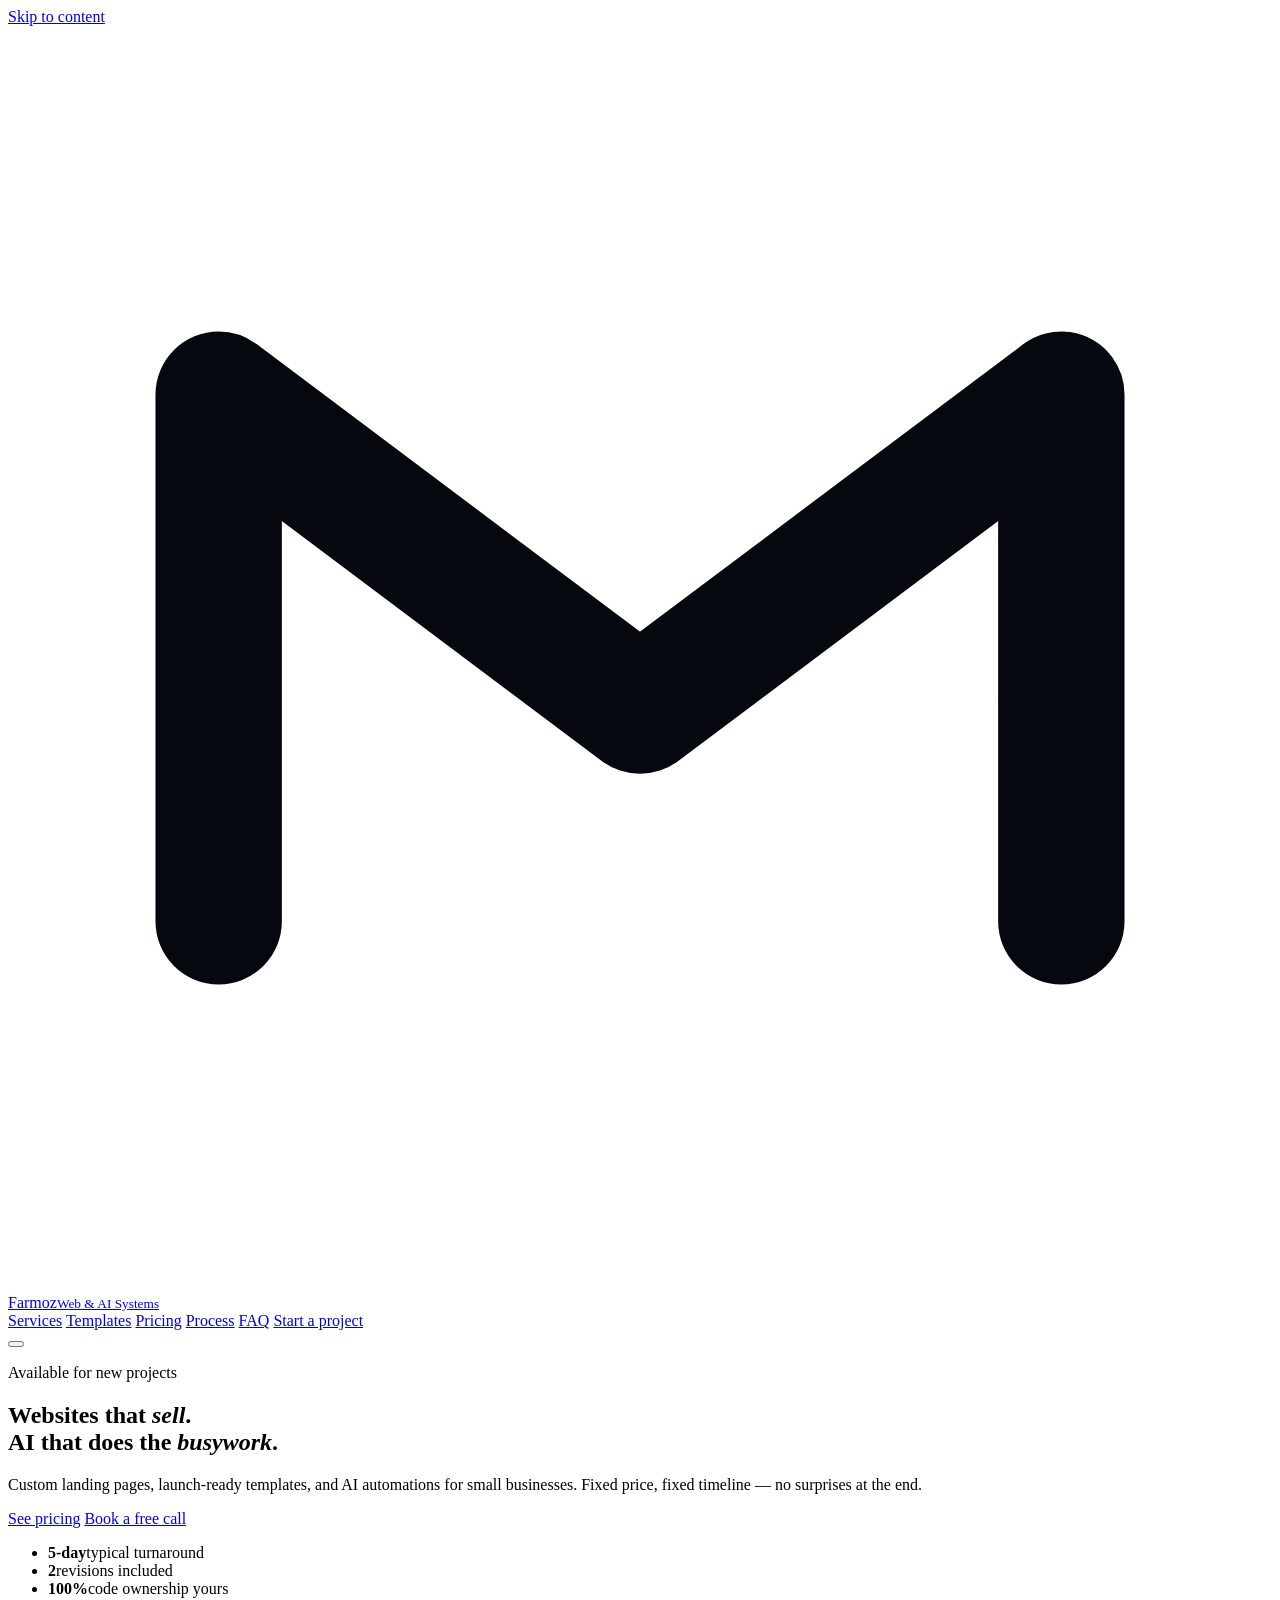
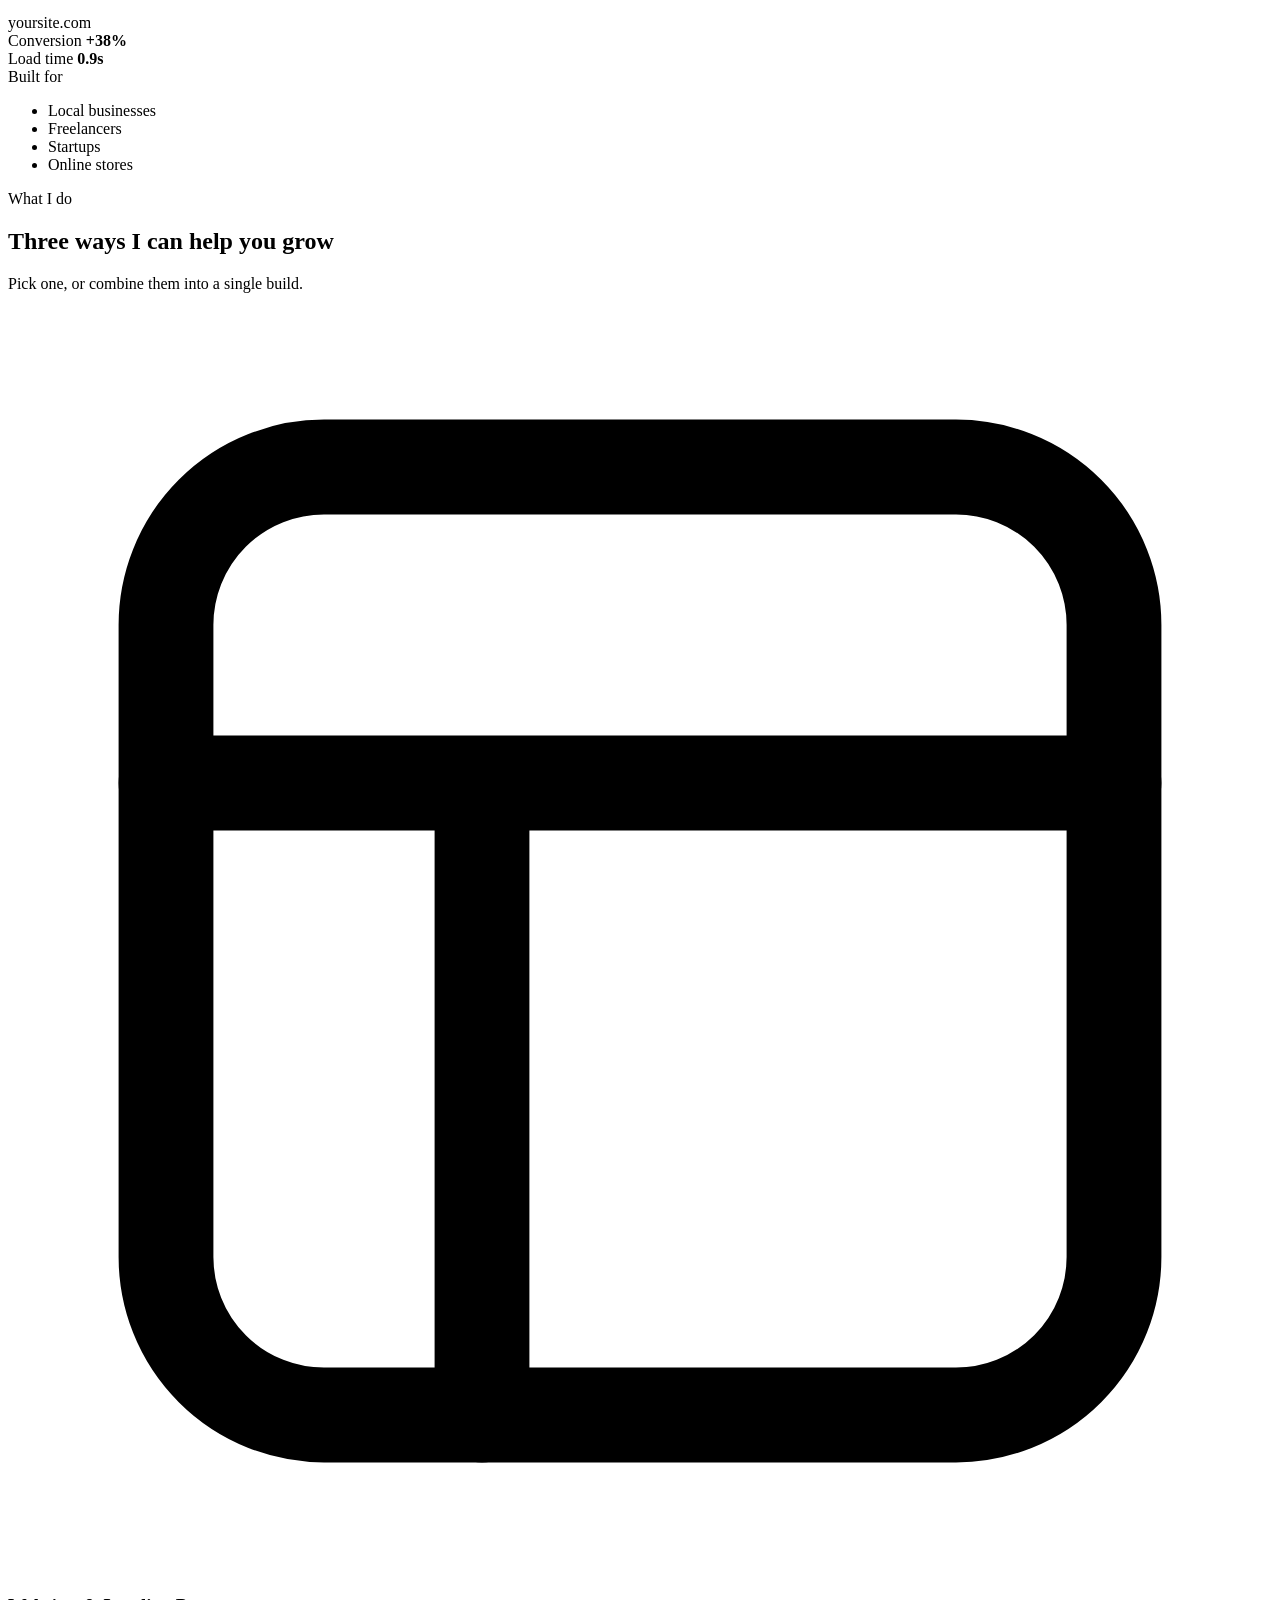
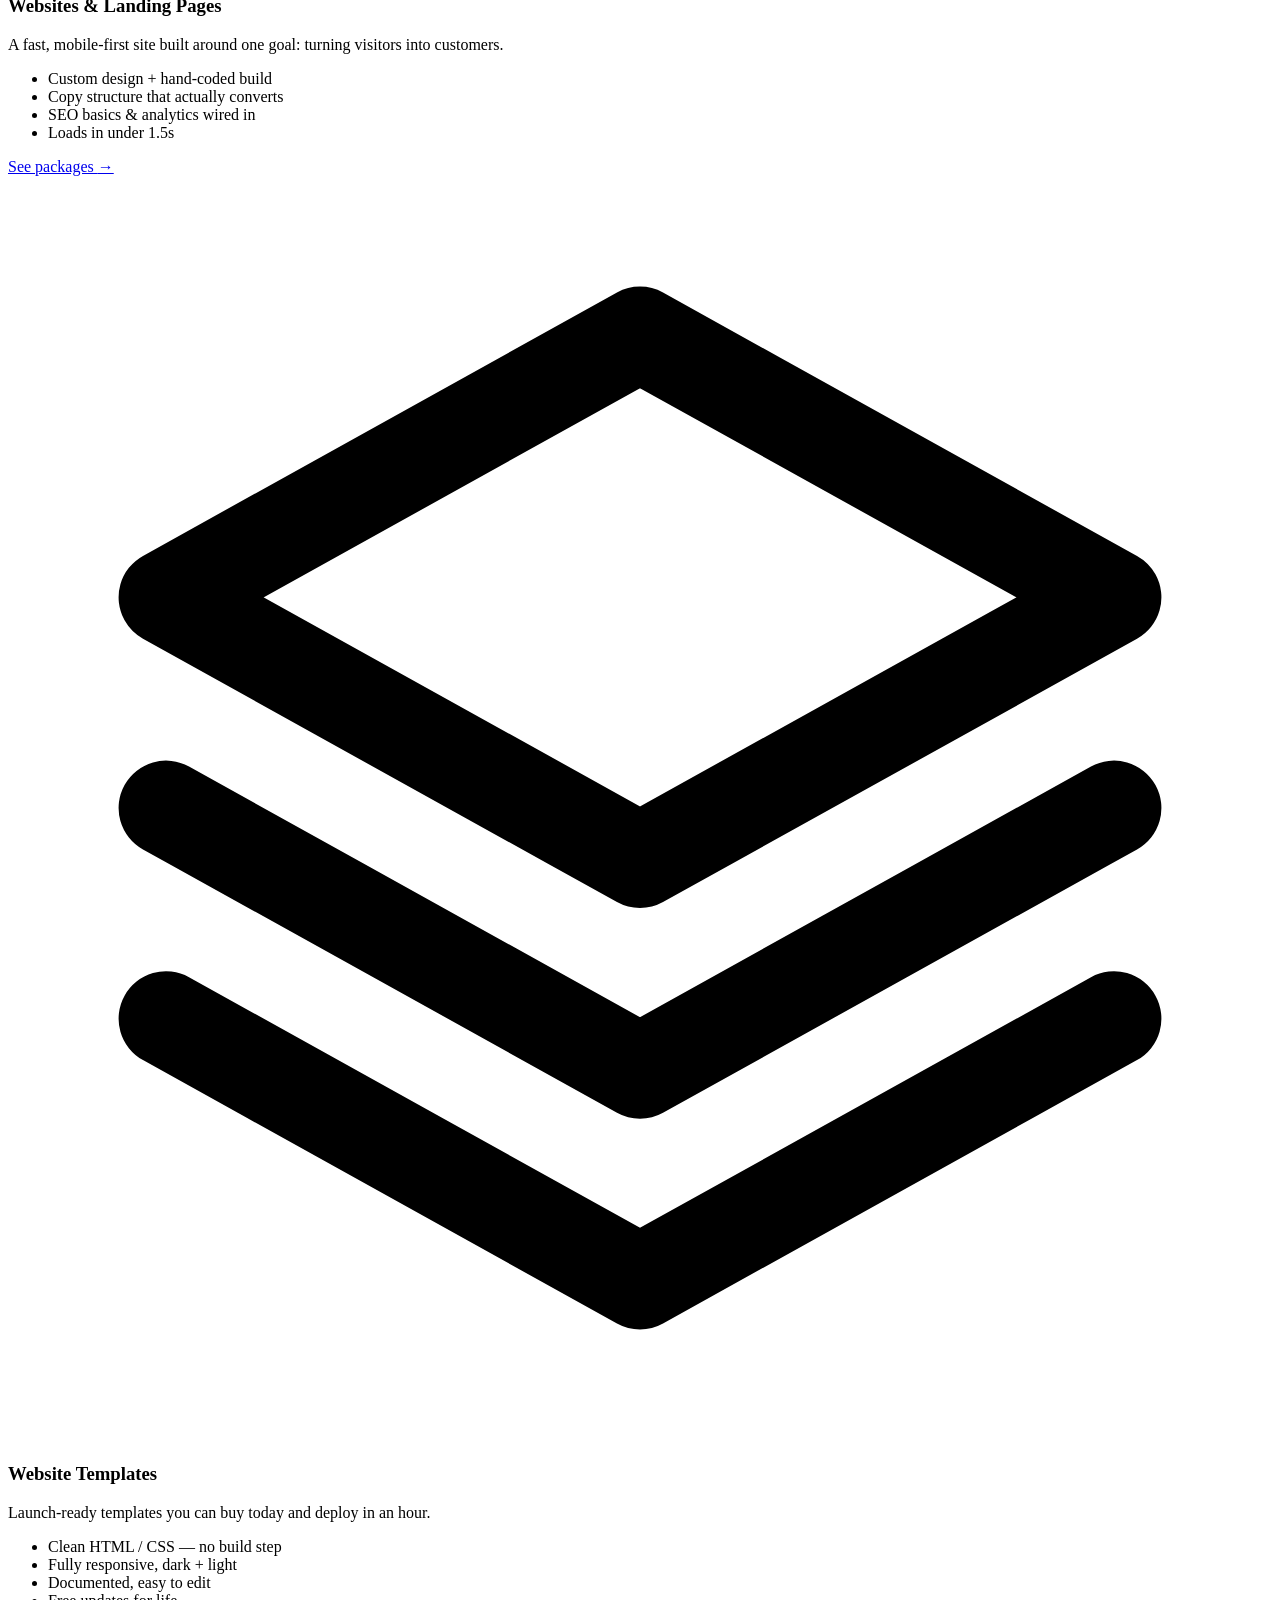
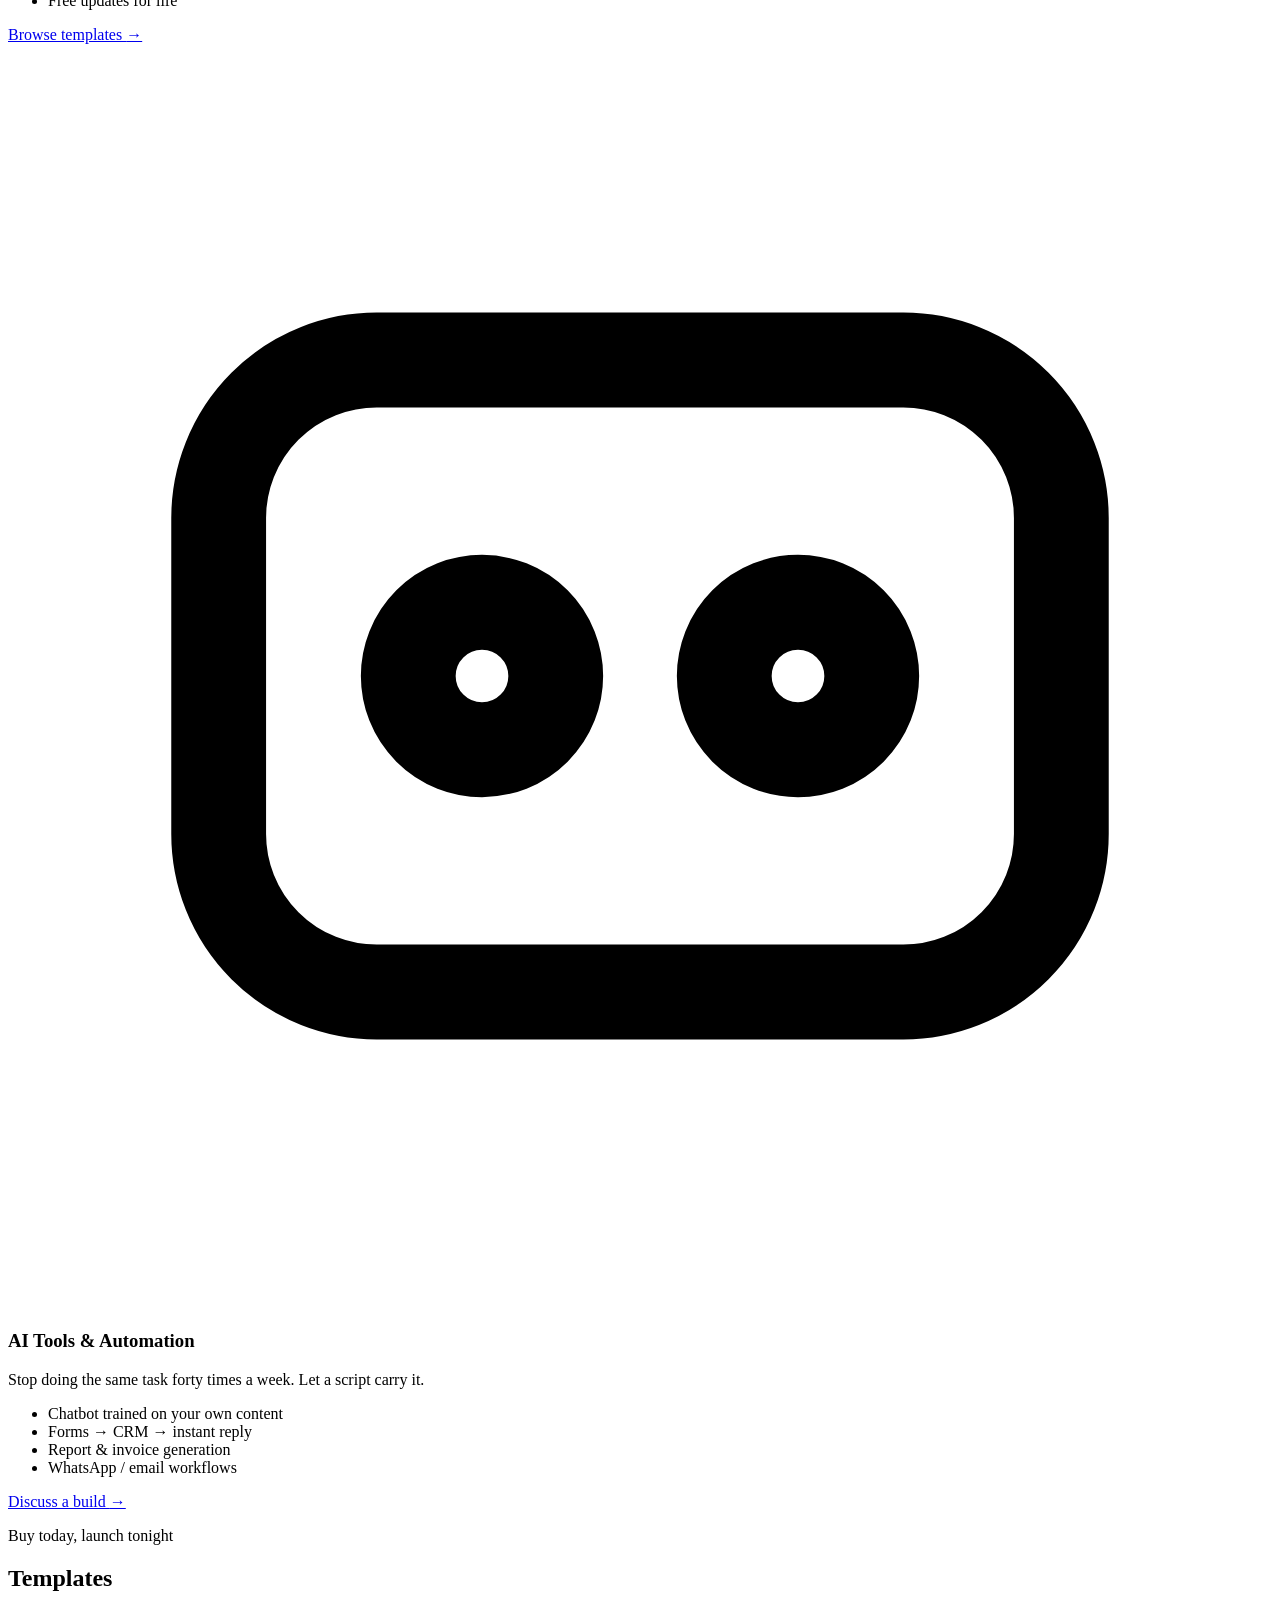
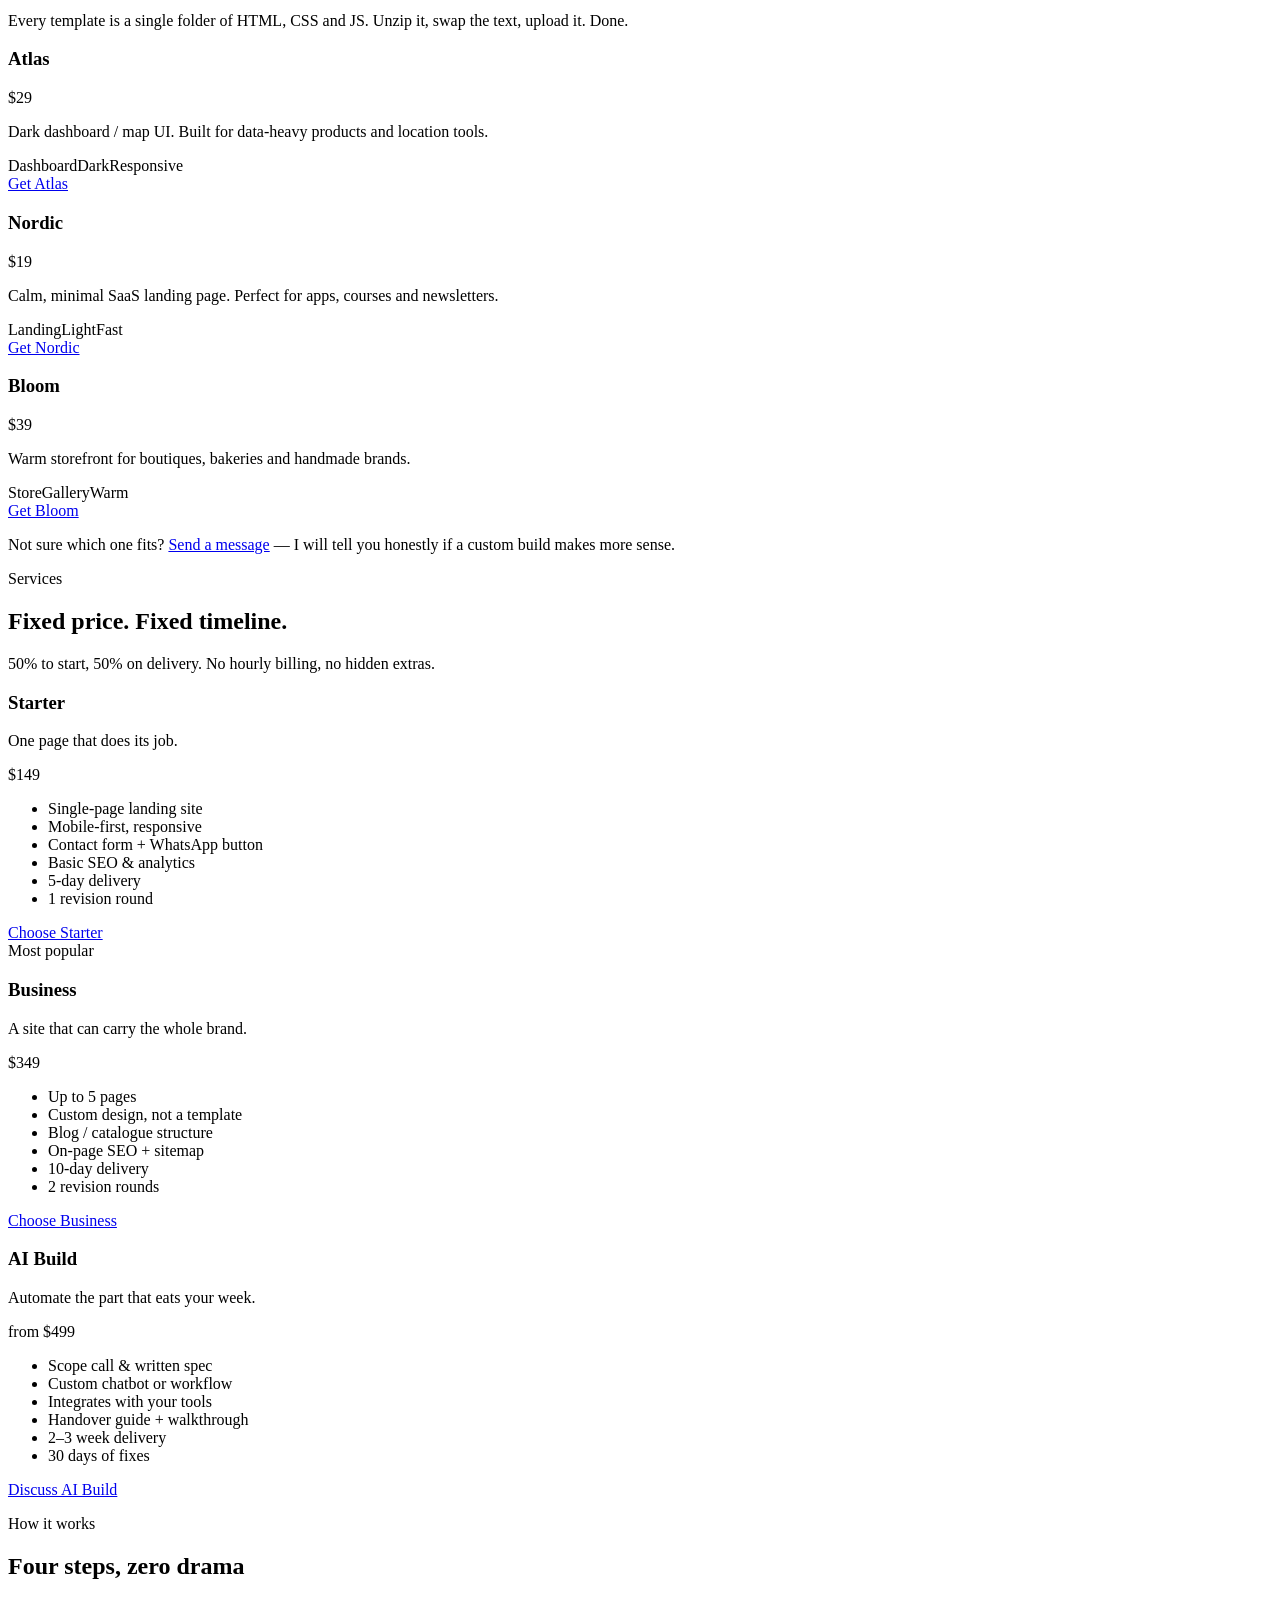
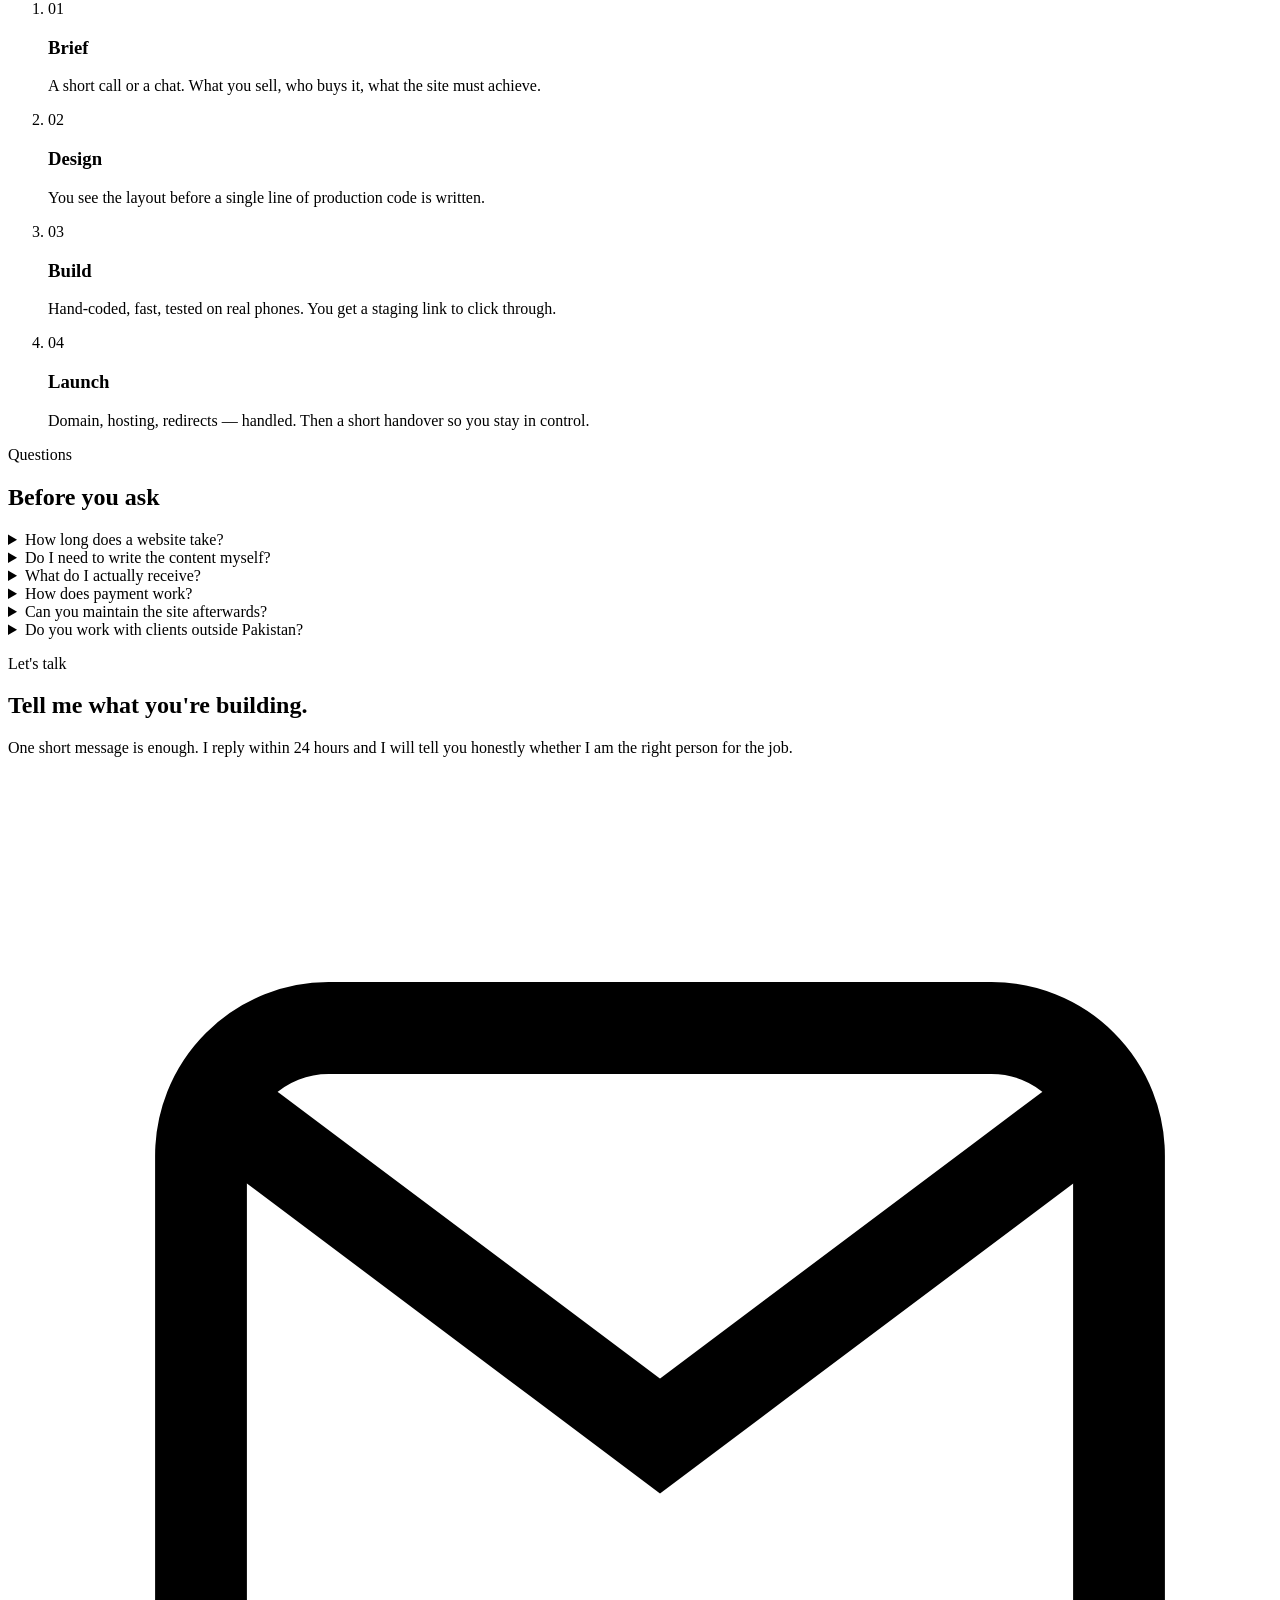
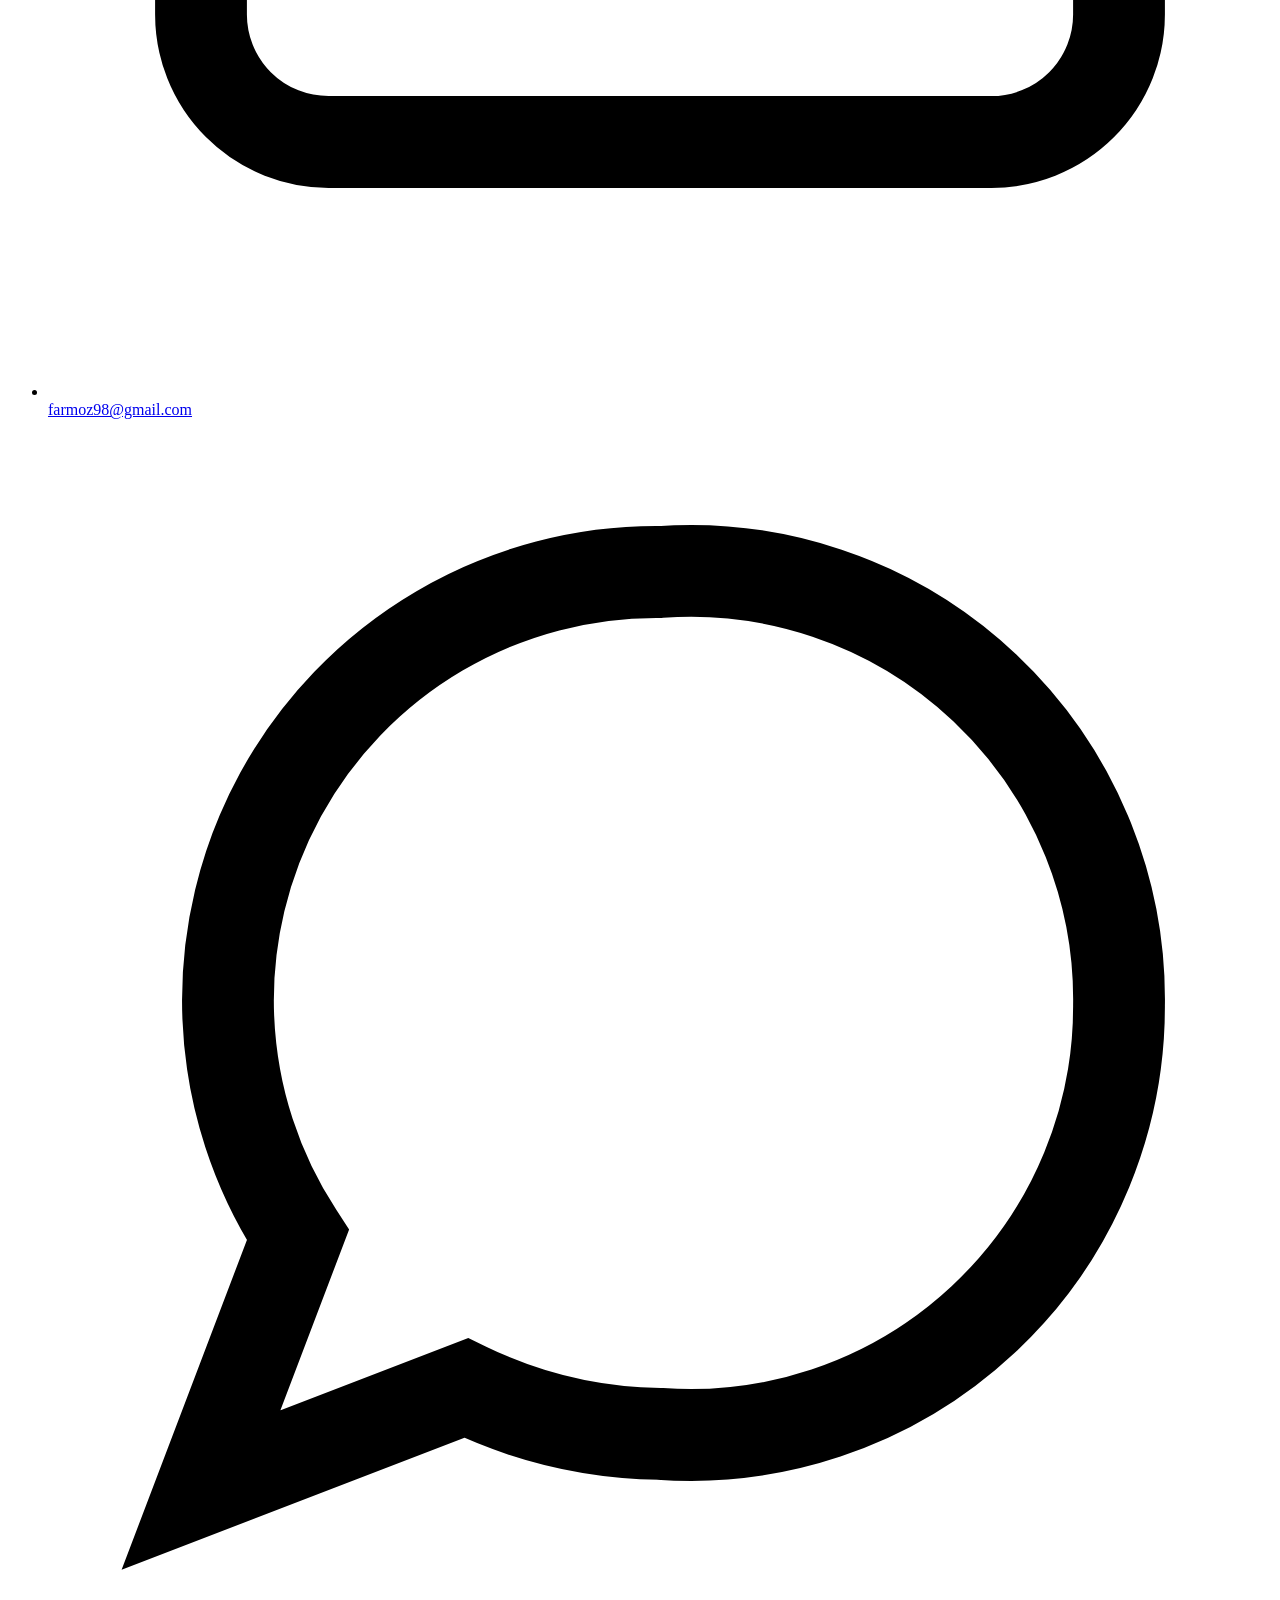
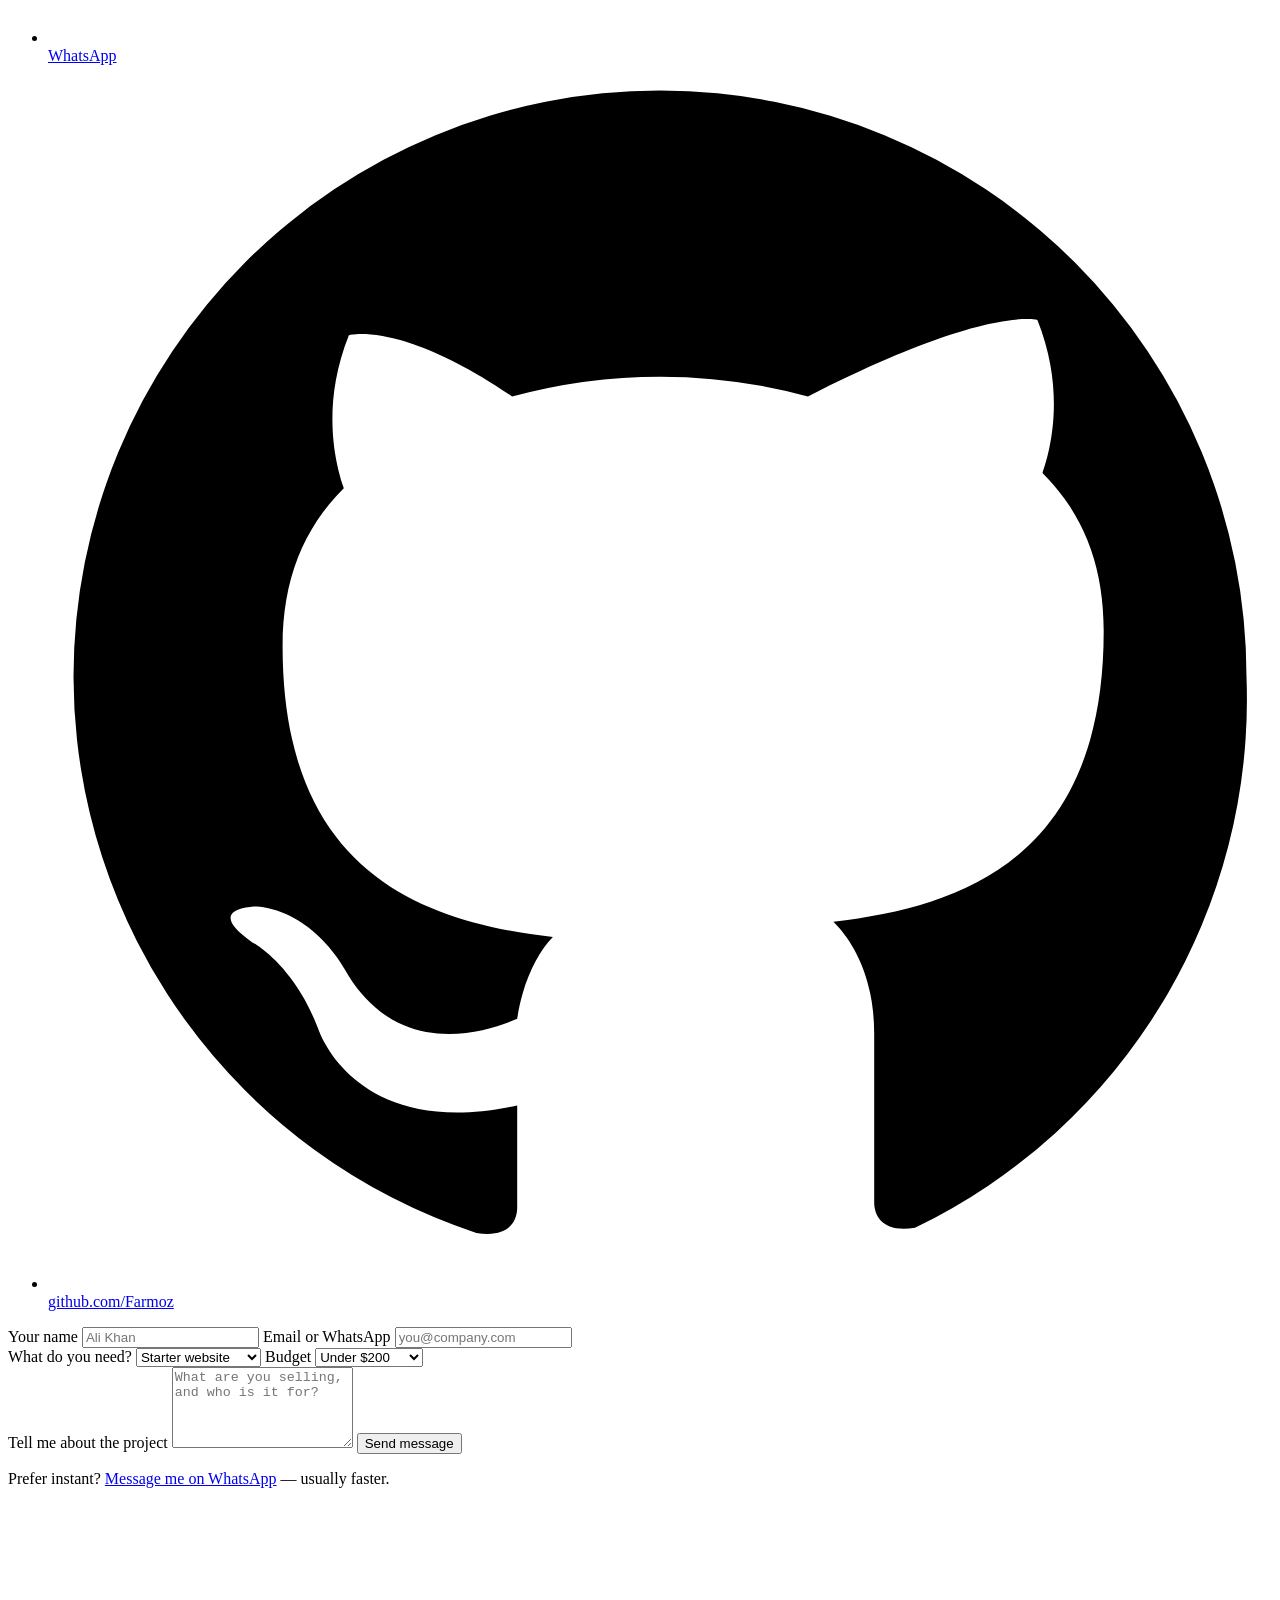
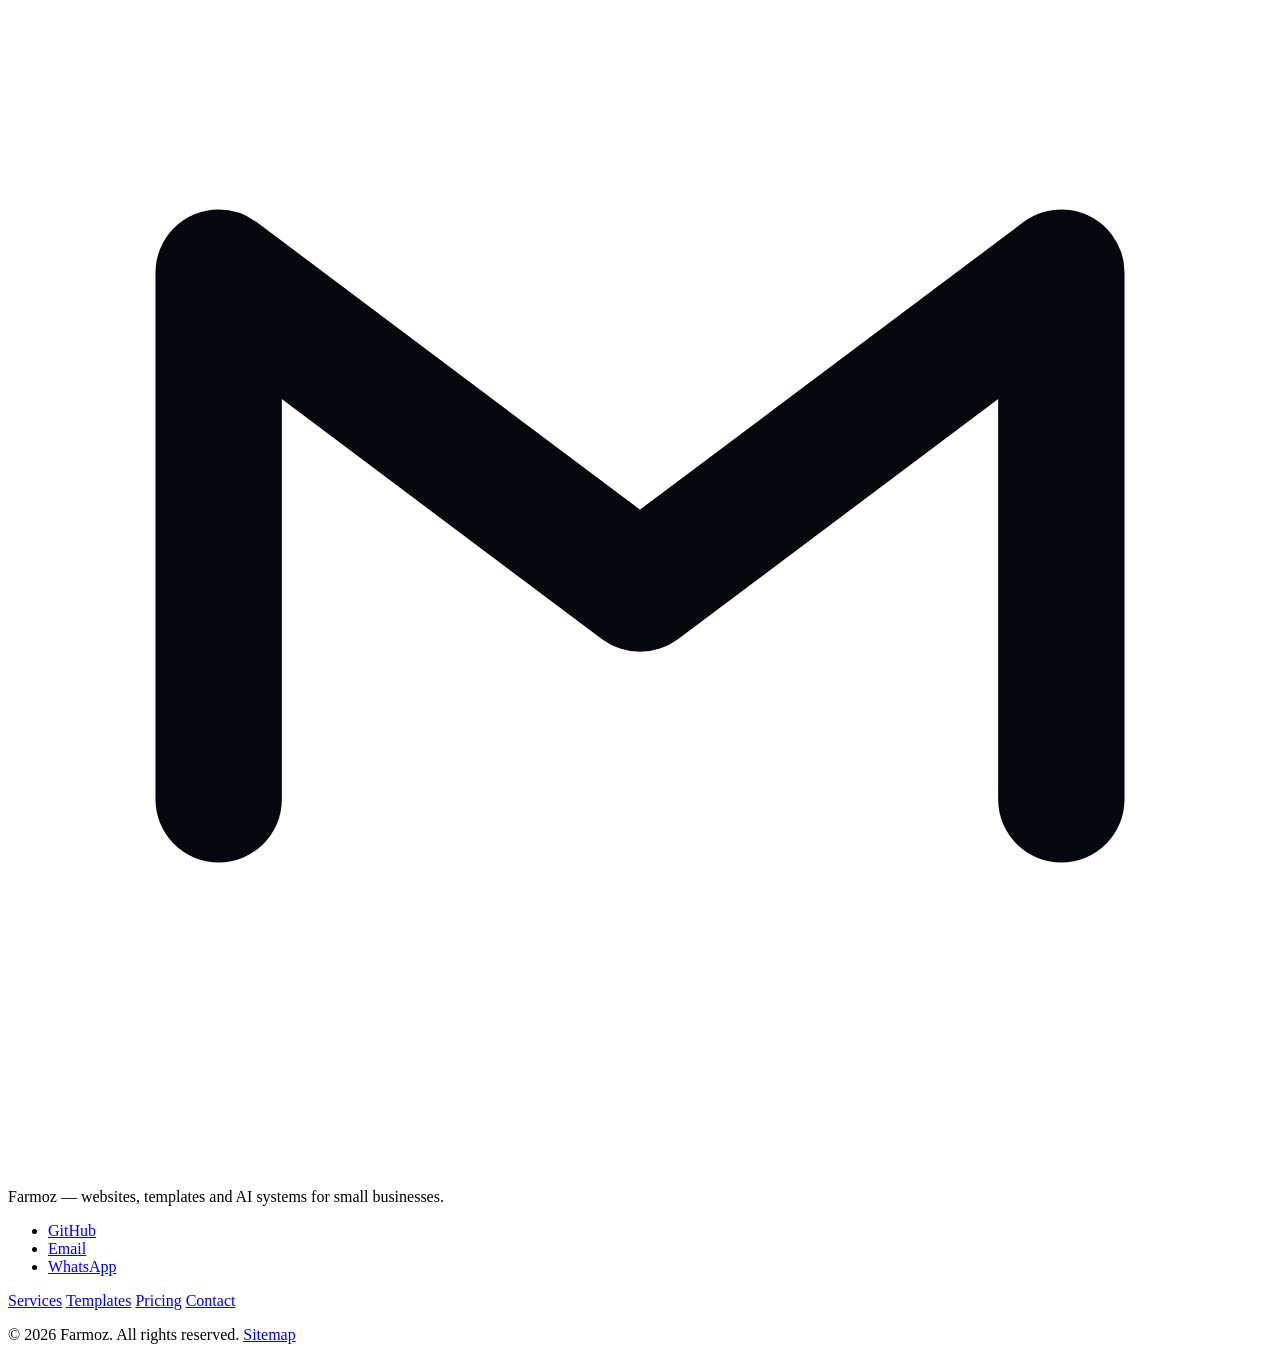
==== index.html @ 69b20219 "Add index.html" ====
<!DOCTYPE html>
<html lang="en">
<head>
<meta charset="UTF-8" />
<meta name="viewport" content="width=device-width, initial-scale=1" />
<title>Farmoz — Websites, Templates &amp; AI Automation for Small Business</title>
<meta name="description" content="Custom landing pages, launch-ready website templates, and AI automations for small businesses. Fixed price, fixed timeline, no surprises." />
<meta name="author" content="Farmoz" />
<meta name="theme-color" content="#06080f" />
<link rel="canonical" href="https://wa7181633-rgb.github.io/farmoz-site/" />

<!-- Social preview (WhatsApp, LinkedIn, X, Facebook) -->
<meta property="og:site_name" content="Farmoz" />
<meta property="og:title" content="Farmoz — Websites that sell, AI that does the busywork" />
<meta property="og:description" content="Custom landing pages, launch-ready templates, and AI automations for small businesses. Fixed price, fixed timeline." />
<meta property="og:type" content="website" />
<meta property="og:url" content="https://wa7181633-rgb.github.io/farmoz-site/" />
<meta property="og:image:secure_url" content="https://wa7181633-rgb.github.io/farmoz-site/og-image.png" />
<meta property="og:image" content="https://wa7181633-rgb.github.io/farmoz-site/og-image.png" />
<meta property="og:image:width" content="1200" />
<meta property="og:image:height" content="630" />
<meta name="twitter:card" content="summary_large_image" />
<meta name="twitter:title" content="Farmoz — Websites that sell, AI that does the busywork" />
<meta name="twitter:description" content="Custom landing pages, launch-ready templates and AI automations. Fixed price, fixed timeline." />
<meta name="twitter:image" content="https://wa7181633-rgb.github.io/farmoz-site/og-image.png" />
<link rel="icon" href="favicon.svg" type="image/svg+xml" />
<link rel="apple-touch-icon" href="favicon.svg" />
<link rel="preconnect" href="https://fonts.googleapis.com" />
<link rel="preconnect" href="https://fonts.gstatic.com" crossorigin />
<link href="https://fonts.googleapis.com/css2?family=Inter:wght@400;500;600;700&family=Sora:wght@600;700;800&display=swap" rel="stylesheet" />
<link rel="stylesheet" href="styles.css" />

<script type="application/ld+json">
{
  "@context": "https://schema.org",
  "@type": "ProfessionalService",
  "name": "Farmoz",
  "description": "Web development and AI automation for small businesses: landing pages, business websites and workflow automation.",
  "url": "https://wa7181633-rgb.github.io/farmoz-site/",
  "image": "https://wa7181633-rgb.github.io/farmoz-site/og-image.png",
  "priceRange": "$$",
  "areaServed": "Worldwide",
  "founder": { "@type": "Person", "name": "Farmoz" },
  "knowsAbout": ["Web Design", "Landing Pages", "AI Automation", "SEO"],
  "makesOffer": [
    { "@type": "Offer", "name": "Landing page", "description": "One-page conversion-focused website" },
    { "@type": "Offer", "name": "Business website", "description": "Multi-page site with services, pricing and FAQ" },
    { "@type": "Offer", "name": "AI automation", "description": "Custom scripts and workflows that remove manual work" }
  ]
}
</script>
</head>
<body>
<a class="skip" href="#main">Skip to content</a>

<div class="bg-glow" aria-hidden="true"></div>

<header class="site-header" id="top">
  <div class="wrap header-inner">
    <a class="brand" href="#top" aria-label="Farmoz home">
      <span class="brand-mark" aria-hidden="true">
        <svg viewBox="0 0 24 24" fill="none" stroke="#06080f" stroke-width="2.4" stroke-linecap="round" stroke-linejoin="round">
          <path d="M4 17V7l8 6 8-6v10" />
        </svg>
      </span>
      <span class="brand-text" data-brand>Farmoz<small data-tagline>Web &amp; AI Systems</small></span>
    </a>

    <nav class="nav" id="nav" aria-label="Main">
      <a href="#services">Services</a>
      <a href="#templates">Templates</a>
      <a href="#pricing">Pricing</a>
      <a href="#process">Process</a>
      <a href="#faq">FAQ</a>
      <a class="btn btn-sm btn-primary nav-cta" href="#contact">Start a project</a>
    </nav>

    <button class="burger" id="burger" aria-label="Open menu" aria-expanded="false" aria-controls="nav">
      <span></span><span></span><span></span>
    </button>
  </div>
</header>

<main id="main">

  <!-- ══════════ HERO ══════════ -->
  <section class="hero wrap">
    <div class="hero-copy reveal">
      <p class="pill"><span class="dot"></span>Available for new projects</p>
      <h1>Websites that <em>sell</em>.<br />AI that does the <em>busywork</em>.</h1>
      <p class="lead">
        Custom landing pages, launch-ready templates, and AI automations for small
        businesses. Fixed price, fixed timeline — no surprises at the end.
      </p>
      <div class="hero-actions">
        <a class="btn btn-primary" href="#pricing">See pricing</a>
        <a class="btn btn-ghost" href="#contact">Book a free call</a>
      </div>
      <ul class="hero-stats">
        <li><strong>5-day</strong><span>typical turnaround</span></li>
        <li><strong>2</strong><span>revisions included</span></li>
        <li><strong>100%</strong><span>code ownership yours</span></li>
      </ul>
    </div>

    <div class="hero-visual reveal" aria-hidden="true">
      <div class="mock mock-hero">
        <div class="mock-bar"><i></i><i></i><i></i><span class="mock-url">yoursite.com</span></div>
        <div class="mock-body">
          <div class="mock-nav"><b></b><u></u><u></u><u></u></div>
          <div class="mock-hero-lines">
            <span class="ml w80"></span>
            <span class="ml w60"></span>
            <span class="ml w40 dim"></span>
            <span class="ml-btn"></span>
          </div>
          <div class="mock-cards">
            <div class="mc"></div><div class="mc"></div><div class="mc"></div>
          </div>
        </div>
      </div>
      <div class="float-card float-a">
        <span class="fc-label">Conversion</span>
        <strong>+38%</strong>
      </div>
      <div class="float-card float-b">
        <span class="fc-label">Load time</span>
        <strong>0.9s</strong>
      </div>
    </div>
  </section>

  <!-- ══════════ LOGO / TRUST STRIP ══════════ -->
  <section class="strip">
    <div class="wrap strip-inner">
      <span>Built for</span>
      <ul>
        <li>Local businesses</li>
        <li>Freelancers</li>
        <li>Startups</li>
        <li>Online stores</li>
      </ul>
    </div>
  </section>

  <!-- ══════════ SERVICES ══════════ -->
  <section class="section wrap" id="services">
    <div class="section-head reveal">
      <p class="eyebrow">What I do</p>
      <h2>Three ways I can help you grow</h2>
      <p class="section-sub">Pick one, or combine them into a single build.</p>
    </div>

    <div class="grid grid-3">
      <article class="card reveal">
        <div class="card-icon">
          <svg viewBox="0 0 24 24" fill="none" stroke="currentColor" stroke-width="1.8" stroke-linecap="round" stroke-linejoin="round">
            <rect x="3" y="3" width="18" height="18" rx="3" /><path d="M3 9h18M9 21V9" />
          </svg>
        </div>
        <h3>Websites &amp; Landing Pages</h3>
        <p>A fast, mobile-first site built around one goal: turning visitors into customers.</p>
        <ul class="ticks">
          <li>Custom design + hand-coded build</li>
          <li>Copy structure that actually converts</li>
          <li>SEO basics &amp; analytics wired in</li>
          <li>Loads in under 1.5s</li>
        </ul>
        <a class="card-link" href="#pricing">See packages <span aria-hidden="true">→</span></a>
      </article>

      <article class="card reveal">
        <div class="card-icon">
          <svg viewBox="0 0 24 24" fill="none" stroke="currentColor" stroke-width="1.8" stroke-linecap="round" stroke-linejoin="round">
            <path d="M12 3 3 8l9 5 9-5-9-5Z" /><path d="M3 16l9 5 9-5M3 12l9 5 9-5" />
          </svg>
        </div>
        <h3>Website Templates</h3>
        <p>Launch-ready templates you can buy today and deploy in an hour.</p>
        <ul class="ticks">
          <li>Clean HTML / CSS — no build step</li>
          <li>Fully responsive, dark + light</li>
          <li>Documented, easy to edit</li>
          <li>Free updates for life</li>
        </ul>
        <a class="card-link" href="#templates">Browse templates <span aria-hidden="true">→</span></a>
      </article>

      <article class="card reveal">
        <div class="card-icon">
          <svg viewBox="0 0 24 24" fill="none" stroke="currentColor" stroke-width="1.8" stroke-linecap="round" stroke-linejoin="round">
            <rect x="4" y="6" width="16" height="12" rx="3" /><circle cx="9" cy="12" r="1.4" /><circle cx="15" cy="12" r="1.4" />
          </svg>
        </div>
        <h3>AI Tools &amp; Automation</h3>
        <p>Stop doing the same task forty times a week. Let a script carry it.</p>
        <ul class="ticks">
          <li>Chatbot trained on your own content</li>
          <li>Forms → CRM → instant reply</li>
          <li>Report &amp; invoice generation</li>
          <li>WhatsApp / email workflows</li>
        </ul>
        <a class="card-link" href="#contact">Discuss a build <span aria-hidden="true">→</span></a>
      </article>
    </div>
  </section>

  <!-- ══════════ TEMPLATES ══════════ -->
  <section class="section wrap" id="templates">
    <div class="section-head reveal">
      <p class="eyebrow">Buy today, launch tonight</p>
      <h2>Templates</h2>
      <p class="section-sub">
        Every template is a single folder of HTML, CSS and JS. Unzip it, swap the text, upload it. Done.
      </p>
    </div>

    <div class="grid grid-3">
      <article class="tpl reveal">
        <div class="tpl-preview p-atlas" aria-hidden="true">
          <div class="tp-bar"><i></i><i></i><i></i></div>
          <div class="tp-body tpl-atlas">
            <span class="tp-line w70"></span>
            <span class="tp-line w45"></span>
            <div class="tp-blocks"><i></i><i></i><i></i></div>
          </div>
        </div>
        <div class="tpl-body">
          <div class="tpl-top">
            <h3>Atlas</h3>
            <span class="price">$29</span>
          </div>
          <p>Dark dashboard / map UI. Built for data-heavy products and location tools.</p>
          <div class="tags"><span>Dashboard</span><span>Dark</span><span>Responsive</span></div>
          <a class="btn btn-ghost btn-sm btn-block" href="#contact" data-template="Atlas">Get Atlas</a>
        </div>
      </article>

      <article class="tpl reveal">
        <div class="tpl-preview p-nordic" aria-hidden="true">
          <div class="tp-bar"><i></i><i></i><i></i></div>
          <div class="tp-body tpl-nordic">
            <span class="tp-line w60"></span>
            <span class="tp-line w80"></span>
            <span class="tp-line w35 dim"></span>
            <span class="tp-btn"></span>
          </div>
        </div>
        <div class="tpl-body">
          <div class="tpl-top">
            <h3>Nordic</h3>
            <span class="price">$19</span>
          </div>
          <p>Calm, minimal SaaS landing page. Perfect for apps, courses and newsletters.</p>
          <div class="tags"><span>Landing</span><span>Light</span><span>Fast</span></div>
          <a class="btn btn-ghost btn-sm btn-block" href="#contact" data-template="Nordic">Get Nordic</a>
        </div>
      </article>

      <article class="tpl reveal">
        <div class="tpl-preview p-bloom" aria-hidden="true">
          <div class="tp-bar"><i></i><i></i><i></i></div>
          <div class="tp-body tpl-bloom">
            <div class="tp-grid"><i></i><i></i><i></i><i></i><i></i><i></i></div>
          </div>
        </div>
        <div class="tpl-body">
          <div class="tpl-top">
            <h3>Bloom</h3>
            <span class="price">$39</span>
          </div>
          <p>Warm storefront for boutiques, bakeries and handmade brands.</p>
          <div class="tags"><span>Store</span><span>Gallery</span><span>Warm</span></div>
          <a class="btn btn-ghost btn-sm btn-block" href="#contact" data-template="Bloom">Get Bloom</a>
        </div>
      </article>
    </div>

    <p class="fine-print reveal">
      Not sure which one fits? <a href="#contact">Send a message</a> — I will tell you honestly if a custom build makes more sense.
    </p>
  </section>

  <!-- ══════════ PRICING ══════════ -->
  <section class="section wrap" id="pricing">
    <div class="section-head reveal">
      <p class="eyebrow">Services</p>
      <h2>Fixed price. Fixed timeline.</h2>
      <p class="section-sub">50% to start, 50% on delivery. No hourly billing, no hidden extras.</p>
    </div>

    <div class="grid grid-3 pricing">
      <article class="plan reveal">
        <h3>Starter</h3>
        <p class="plan-for">One page that does its job.</p>
        <p class="plan-price"><span>$</span>149</p>
        <ul class="ticks">
          <li>Single-page landing site</li>
          <li>Mobile-first, responsive</li>
          <li>Contact form + WhatsApp button</li>
          <li>Basic SEO &amp; analytics</li>
          <li>5-day delivery</li>
          <li>1 revision round</li>
        </ul>
        <a class="btn btn-ghost btn-block" href="#contact" data-plan="Starter">Choose Starter</a>
      </article>

      <article class="plan plan-pop reveal">
        <span class="plan-badge">Most popular</span>
        <h3>Business</h3>
        <p class="plan-for">A site that can carry the whole brand.</p>
        <p class="plan-price"><span>$</span>349</p>
        <ul class="ticks">
          <li>Up to 5 pages</li>
          <li>Custom design, not a template</li>
          <li>Blog / catalogue structure</li>
          <li>On-page SEO + sitemap</li>
          <li>10-day delivery</li>
          <li>2 revision rounds</li>
        </ul>
        <a class="btn btn-primary btn-block" href="#contact" data-plan="Business">Choose Business</a>
      </article>

      <article class="plan reveal">
        <h3>AI Build</h3>
        <p class="plan-for">Automate the part that eats your week.</p>
        <p class="plan-price"><span>from $</span>499</p>
        <ul class="ticks">
          <li>Scope call &amp; written spec</li>
          <li>Custom chatbot or workflow</li>
          <li>Integrates with your tools</li>
          <li>Handover guide + walkthrough</li>
          <li>2–3 week delivery</li>
          <li>30 days of fixes</li>
        </ul>
        <a class="btn btn-ghost btn-block" href="#contact" data-plan="AI Build">Discuss AI Build</a>
      </article>
    </div>
  </section>

  <!-- ══════════ PROCESS ══════════ -->
  <section class="section wrap" id="process">
    <div class="section-head reveal">
      <p class="eyebrow">How it works</p>
      <h2>Four steps, zero drama</h2>
    </div>

    <ol class="steps">
      <li class="reveal">
        <span class="step-num">01</span>
        <h3>Brief</h3>
        <p>A short call or a chat. What you sell, who buys it, what the site must achieve.</p>
      </li>
      <li class="reveal">
        <span class="step-num">02</span>
        <h3>Design</h3>
        <p>You see the layout before a single line of production code is written.</p>
      </li>
      <li class="reveal">
        <span class="step-num">03</span>
        <h3>Build</h3>
        <p>Hand-coded, fast, tested on real phones. You get a staging link to click through.</p>
      </li>
      <li class="reveal">
        <span class="step-num">04</span>
        <h3>Launch</h3>
        <p>Domain, hosting, redirects — handled. Then a short handover so you stay in control.</p>
      </li>
    </ol>
  </section>

  <!-- ══════════ FAQ ══════════ -->
  <section class="section wrap" id="faq">
    <div class="section-head reveal">
      <p class="eyebrow">Questions</p>
      <h2>Before you ask</h2>
    </div>

    <div class="faq reveal">
      <details>
        <summary>How long does a website take?</summary>
        <p>A one-page site is typically 5 working days from the day I receive your text and images. A five-page site is around 10 working days. I give you a real date before we start.</p>
      </details>
      <details>
        <summary>Do I need to write the content myself?</summary>
        <p>No. Send your existing material — brochures, WhatsApp messages, anything — and I will structure the copy. I do not invent claims about your business; anything I write, you approve.</p>
      </details>
      <details>
        <summary>What do I actually receive?</summary>
        <p>The full source files, a deployed site, and the domain/hosting account in your name. Nothing is locked to me — if you ever want another developer, everything is yours.</p>
      </details>
      <details>
        <summary>How does payment work?</summary>
        <p>50% upfront to book the slot, 50% when the site is live and you are happy. Bank transfer, Wise, or any method that works in your country.</p>
      </details>
      <details>
        <summary>Can you maintain the site afterwards?</summary>
        <p>Yes, optionally. Small text and image updates are billed as a flat monthly retainer, or per-update if you prefer. You are never forced into it.</p>
      </details>
      <details>
        <summary>Do you work with clients outside Pakistan?</summary>
        <p>Yes — most of the work is remote and async. Calls are scheduled in your time zone.</p>
      </details>
    </div>
  </section>

  <!-- ══════════ CONTACT ══════════ -->
  <section class="section wrap" id="contact">
    <div class="contact-grid">
      <div class="reveal">
        <p class="eyebrow">Let's talk</p>
        <h2>Tell me what you're building.</h2>
        <p class="section-sub">
          One short message is enough. I reply within 24 hours and I will tell you
          honestly whether I am the right person for the job.
        </p>

        <ul class="contact-list">
          <li>
            <span class="ci">
              <svg viewBox="0 0 24 24" fill="none" stroke="currentColor" stroke-width="1.8" stroke-linecap="round"><rect x="3" y="5" width="18" height="14" rx="2.5"/><path d="m4 7 8 6 8-6"/></svg>
            </span>
            <a href="mailto:farmoz98@gmail.com" id="mailLink">farmoz98@gmail.com</a>
          </li>
          <li>
            <span class="ci">
              <svg viewBox="0 0 24 24" fill="none" stroke="currentColor" stroke-width="1.8" stroke-linecap="round"><path d="M21 11.5a8.4 8.4 0 0 1-9 8.4 9 9 0 0 1-3.8-.9L3 21l1.9-5A8.4 8.4 0 0 1 12 3a8.4 8.4 0 0 1 9 8.5Z"/></svg>
            </span>
            <a href="https://wa.me/923122581354" id="waLink">WhatsApp</a>
          </li>
          <li>
            <span class="ci">
              <svg viewBox="0 0 24 24" fill="currentColor"><path d="M12 .5A11.5 11.5 0 0 0 .5 12a11.5 11.5 0 0 0 7.9 10.9c.6.1.8-.2.8-.5v-2c-3.2.7-3.9-1.5-3.9-1.5-.5-1.3-1.3-1.7-1.3-1.7-1-.7.1-.7.1-.7 1.1.1 1.7 1.2 1.7 1.2 1 1.8 2.7 1.3 3.4 1 .1-.7.4-1.3.7-1.6-2.6-.3-5.3-1.3-5.3-5.7 0-1.3.4-2.3 1.2-3.1-.1-.3-.5-1.5.1-3 0 0 1-.3 3.2 1.2a11 11 0 0 1 5.8 0C18.4 4.7 19.4 5 19.4 5c.6 1.5.2 2.7.1 3 .8.8 1.2 1.8 1.2 3.1 0 4.4-2.7 5.4-5.3 5.7.4.4.8 1.1.8 2.2v3.3c0 .3.2.6.8.5A11.5 11.5 0 0 0 23.5 12A11.5 11.5 0 0 0 12 .5Z"/></svg>
            </span>
            <a href="https://github.com/Farmoz" target="_blank" rel="noopener" data-github>github.com/Farmoz</a>
          </li>
        </ul>
      </div>

      <form class="contact-form reveal" id="contactForm" novalidate>
        <div class="field-row">
          <label class="field">
            <span>Your name</span>
            <input type="text" name="name" required autocomplete="name" placeholder="Ali Khan" />
          </label>
          <label class="field">
            <span>Email or WhatsApp</span>
            <input type="text" name="contact" required autocomplete="email" placeholder="you@company.com" />
          </label>
        </div>

        <div class="field-row">
          <label class="field">
            <span>What do you need?</span>
            <select name="type">
              <option>Starter website</option>
              <option>Business website</option>
              <option>AI automation</option>
              <option>Buy a template</option>
              <option>Something else</option>
            </select>
          </label>
          <label class="field">
            <span>Budget</span>
            <select name="budget">
              <option>Under $200</option>
              <option>$200 – $500</option>
              <option>$500 – $1,500</option>
              <option>$1,500+</option>
              <option>Not sure yet</option>
            </select>
          </label>
        </div>

        <label class="field">
          <span>Tell me about the project</span>
          <textarea name="message" rows="5" required placeholder="What are you selling, and who is it for?"></textarea>
        </label>

        <button class="btn btn-primary btn-block" type="submit">Send message</button>
        <p class="form-note" id="formNote" role="status"></p>
        <p class="form-note">Prefer instant? <a id="waQuick" href="https://wa.me/923122581354">Message me on WhatsApp</a> — usually faster.</p>
      </form>
    </div>
  </section>

</main>

<footer class="site-footer">
  <div class="wrap footer-inner">
    <div class="footer-brand">
      <span class="brand-mark small" aria-hidden="true">
        <svg viewBox="0 0 24 24" fill="none" stroke="#06080f" stroke-width="2.4" stroke-linecap="round" stroke-linejoin="round">
          <path d="M4 17V7l8 6 8-6v10" />
        </svg>
      </span>
      <p>Farmoz — websites, templates and AI systems for small businesses.</p>
      <ul class="footer-social" aria-label="Social links">
        <li><a href="https://github.com/Farmoz" target="_blank" rel="noopener" data-github>GitHub</a></li>
        <li><a href="mailto:farmoz98@gmail.com" id="footMail">Email</a></li>
        <li><a href="https://wa.me/923122581354" id="footWa" target="_blank" rel="noopener">WhatsApp</a></li>
      </ul>
    </div>
    <nav class="footer-nav" aria-label="Footer">
      <a href="#services">Services</a>
      <a href="#templates">Templates</a>
      <a href="#pricing">Pricing</a>
      <a href="#contact">Contact</a>
    </nav>
    <p class="copy">© <span id="year">2026</span> Farmoz. All rights reserved. <a href="sitemap.xml">Sitemap</a></p>
  </div>
</footer>

<script src="config.js"></script>
<script src="script.js"></script>
</body>
</html>
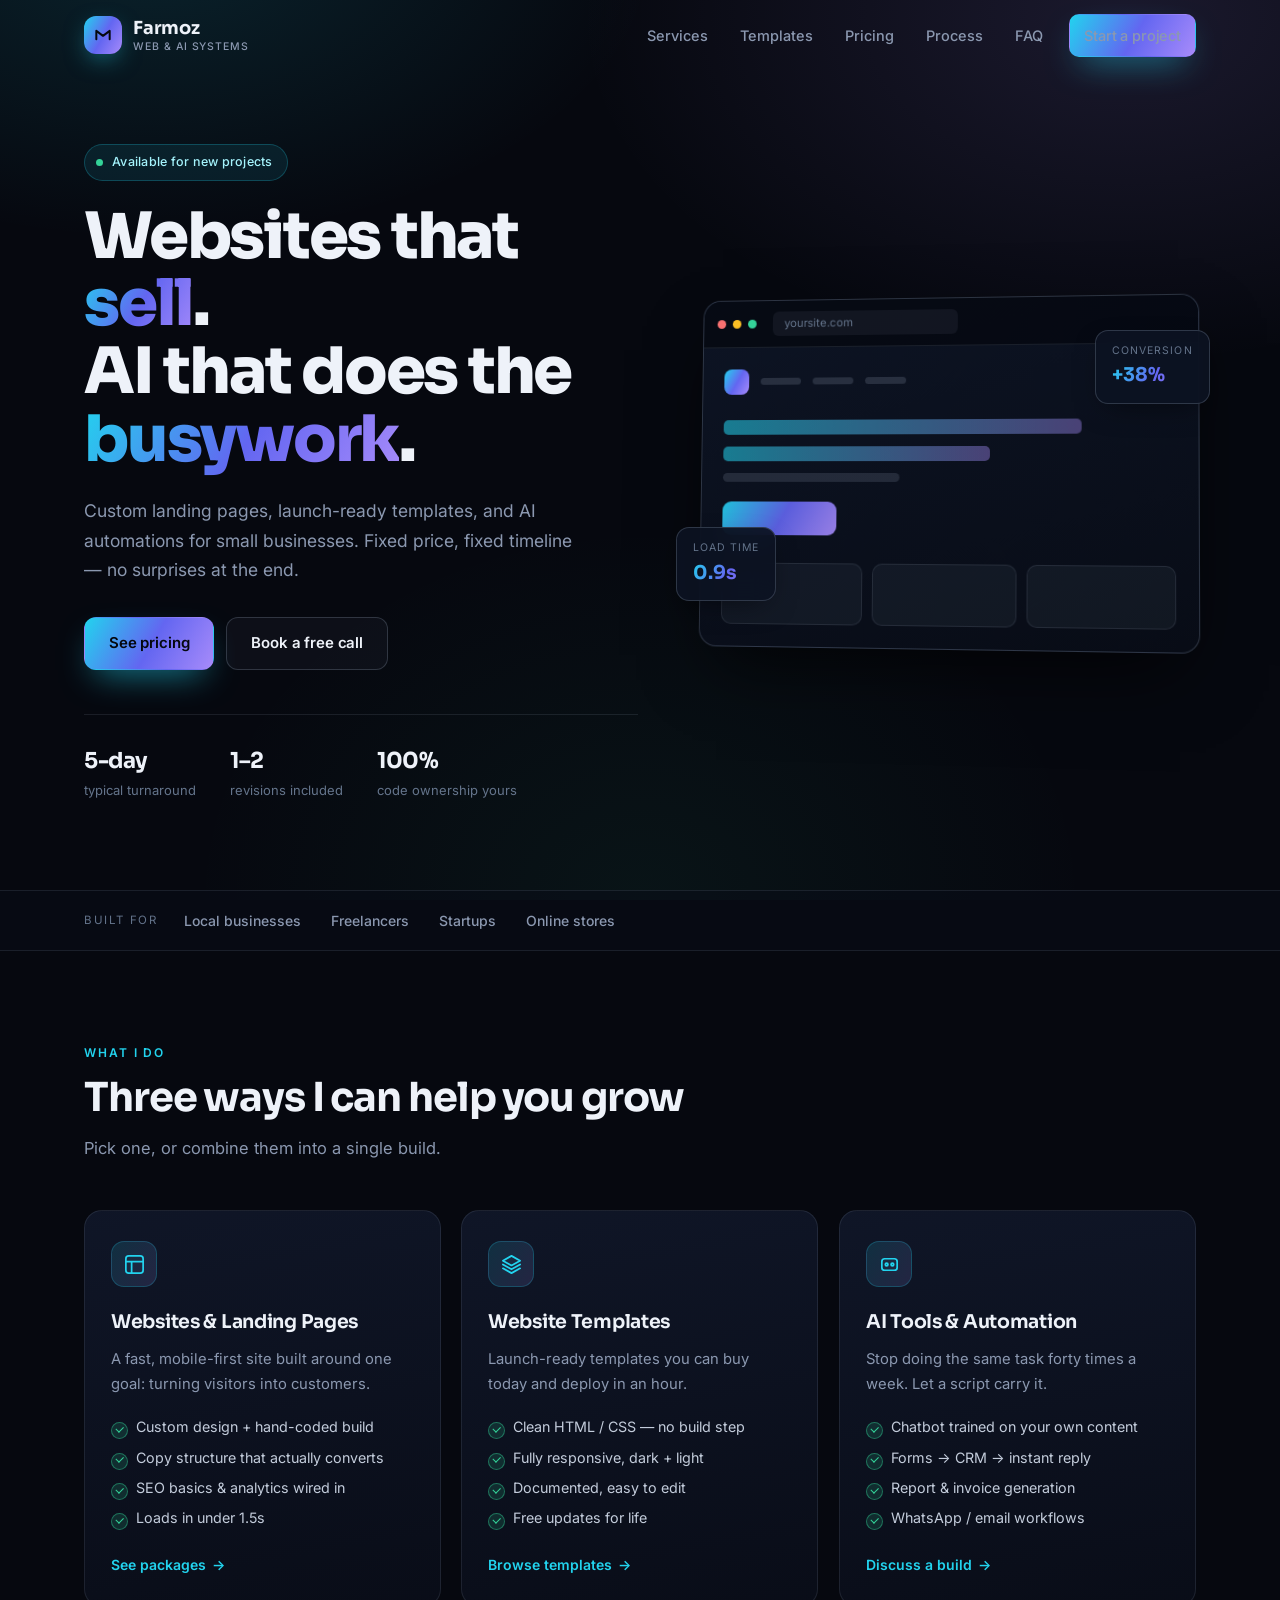
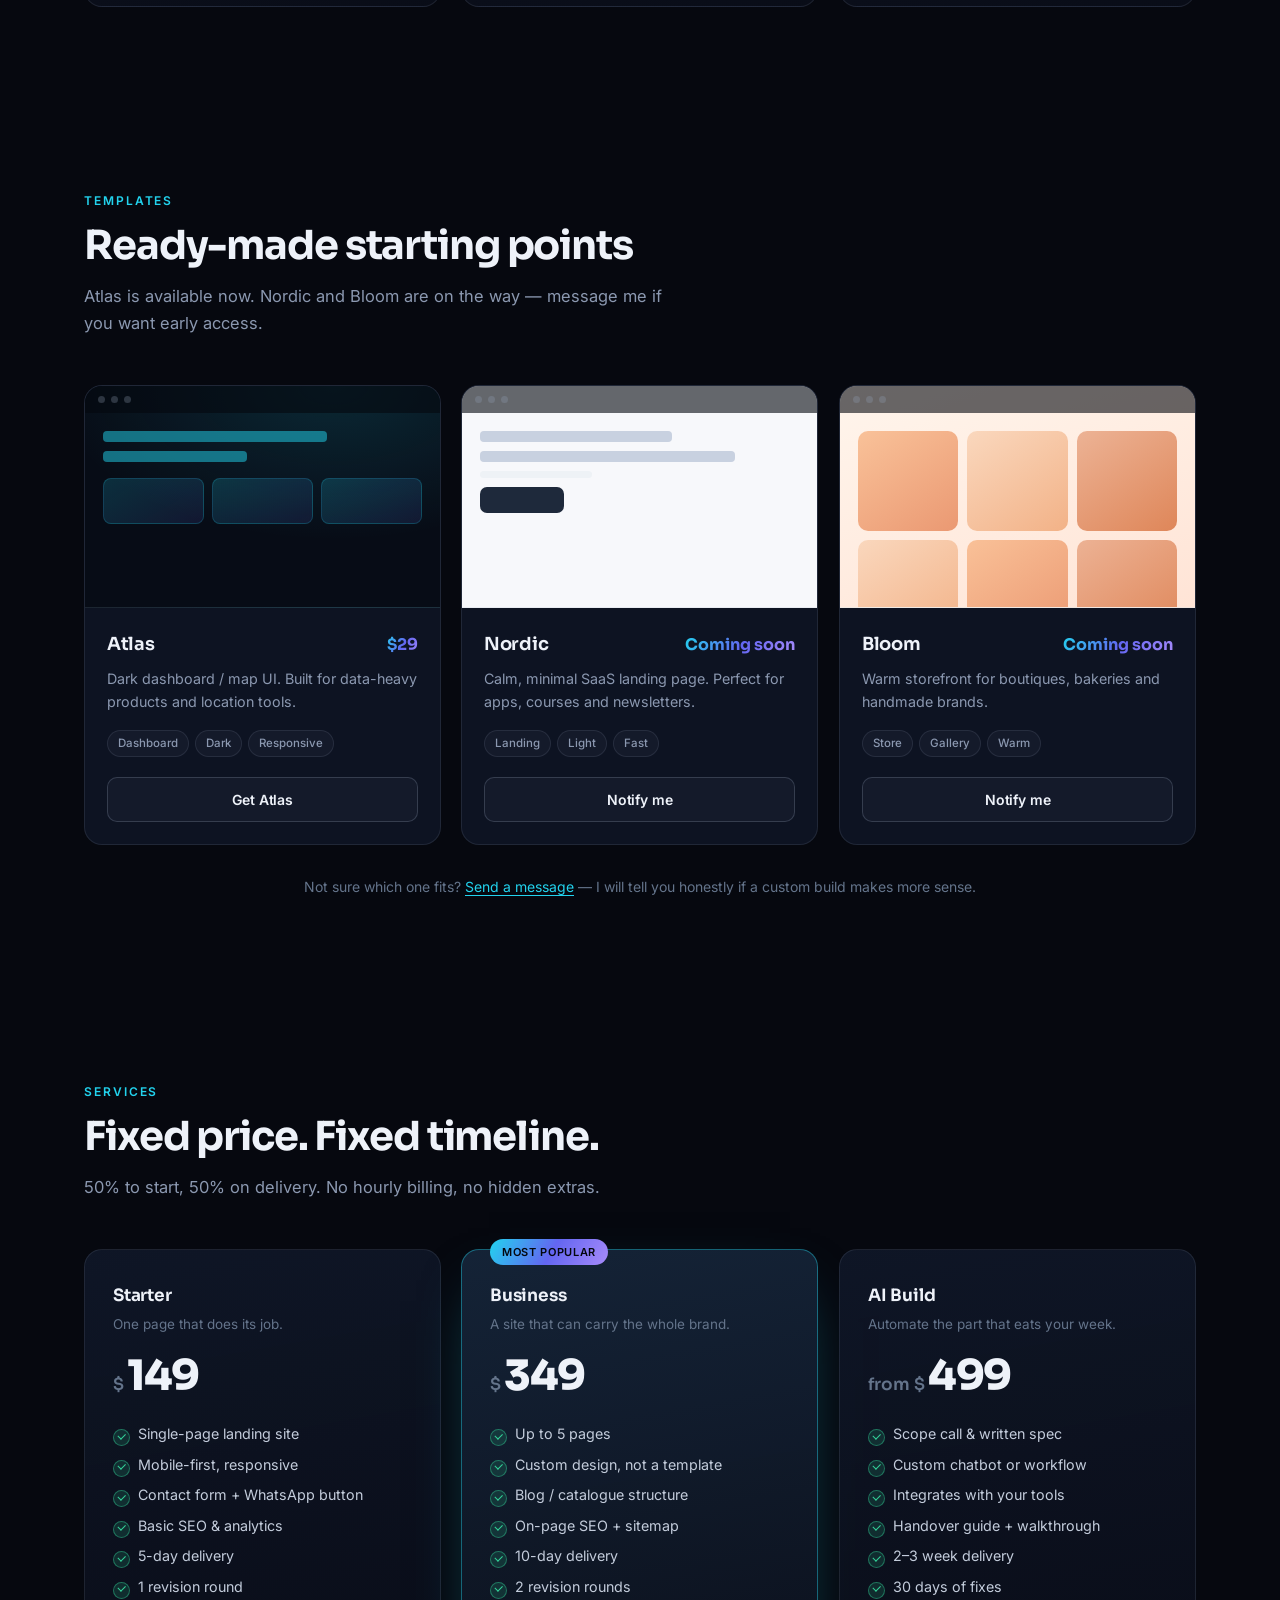
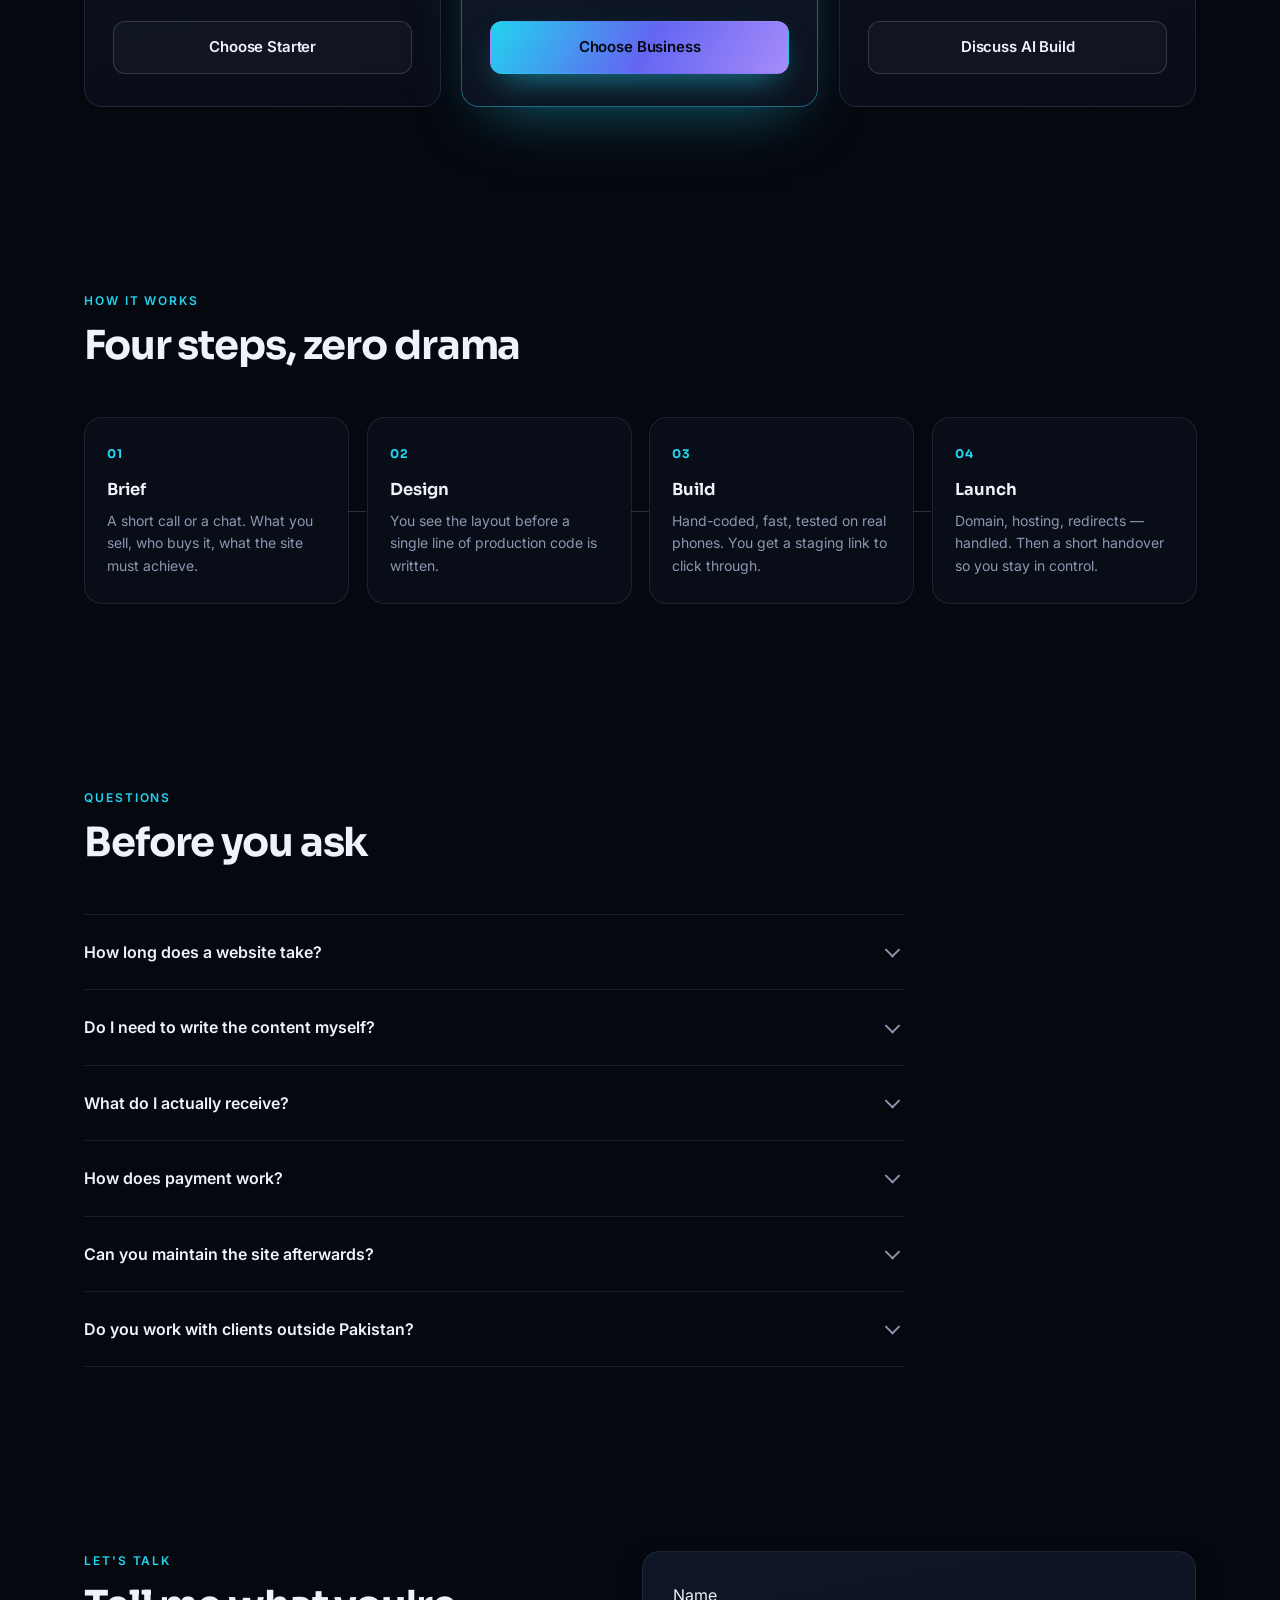
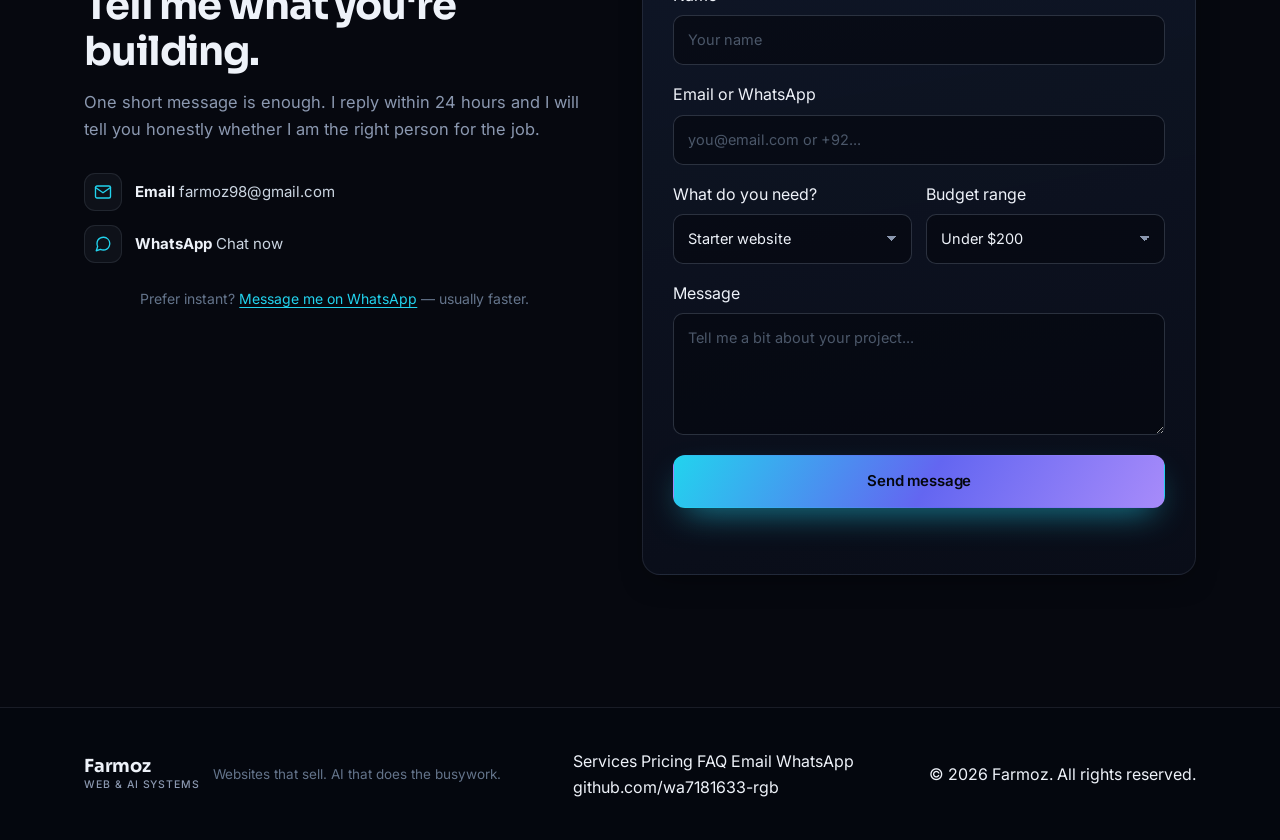
==== commit de122e8c: "Soft hero revisions text; mark Nordic & Bloom as Coming soon for honesty" ====
--- a/index.html
+++ b/index.html
@@ -3,7 +3,7 @@
 <head>
 <meta charset="UTF-8" />
 <meta name="viewport" content="width=device-width, initial-scale=1" />
-<title>Farmoz — Websites, Templates &amp; AI Automation for Small Business</title>
+<title>Farmoz — Websites, Templates & AI Automation for Small Business</title>
 <meta name="description" content="Custom landing pages, launch-ready website templates, and AI automations for small businesses. Fixed price, fixed timeline, no surprises." />
 <meta name="author" content="Farmoz" />
 <meta name="theme-color" content="#06080f" />
@@ -15,7 +15,7 @@
 <meta property="og:description" content="Custom landing pages, launch-ready templates, and AI automations for small businesses. Fixed price, fixed timeline." />
 <meta property="og:type" content="website" />
 <meta property="og:url" content="https://wa7181633-rgb.github.io/farmoz-site/" />
-<meta property="og:image:secure_url" content="https://wa7181633-rgb.github.io/farmoz-site/og-image.png" />
+<meta property="og:image:secure_url" content="https://wa7181633-rgb.github.io/farmoz-site/og-image.png" />
 <meta property="og:image" content="https://wa7181633-rgb.github.io/farmoz-site/og-image.png" />
 <meta property="og:image:width" content="1200" />
 <meta property="og:image:height" content="630" />
@@ -63,7 +63,7 @@
           <path d="M4 17V7l8 6 8-6v10" />
         </svg>
       </span>
-      <span class="brand-text" data-brand>Farmoz<small data-tagline>Web &amp; AI Systems</small></span>
+      <span class="brand-text" data-brand>Farmoz<small data-tagline>Web & AI Systems</small></span>
     </a>
 
     <nav class="nav" id="nav" aria-label="Main">
@@ -98,7 +98,7 @@
       </div>
       <ul class="hero-stats">
         <li><strong>5-day</strong><span>typical turnaround</span></li>
-        <li><strong>2</strong><span>revisions included</span></li>
+        <li><strong>1–2</strong><span>revisions included</span></li>
         <li><strong>100%</strong><span>code ownership yours</span></li>
       </ul>
     </div>
@@ -158,12 +158,12 @@
             <rect x="3" y="3" width="18" height="18" rx="3" /><path d="M3 9h18M9 21V9" />
           </svg>
         </div>
-        <h3>Websites &amp; Landing Pages</h3>
+        <h3>Websites & Landing Pages</h3>
         <p>A fast, mobile-first site built around one goal: turning visitors into customers.</p>
         <ul class="ticks">
           <li>Custom design + hand-coded build</li>
           <li>Copy structure that actually converts</li>
-          <li>SEO basics &amp; analytics wired in</li>
+          <li>SEO basics & analytics wired in</li>
           <li>Loads in under 1.5s</li>
         </ul>
         <a class="card-link" href="#pricing">See packages <span aria-hidden="true">→</span></a>
@@ -192,12 +192,12 @@
             <rect x="4" y="6" width="16" height="12" rx="3" /><circle cx="9" cy="12" r="1.4" /><circle cx="15" cy="12" r="1.4" />
           </svg>
         </div>
-        <h3>AI Tools &amp; Automation</h3>
+        <h3>AI Tools & Automation</h3>
         <p>Stop doing the same task forty times a week. Let a script carry it.</p>
         <ul class="ticks">
           <li>Chatbot trained on your own content</li>
           <li>Forms → CRM → instant reply</li>
-          <li>Report &amp; invoice generation</li>
+          <li>Report & invoice generation</li>
           <li>WhatsApp / email workflows</li>
         </ul>
         <a class="card-link" href="#contact">Discuss a build <span aria-hidden="true">→</span></a>
@@ -208,10 +208,10 @@
   <!-- ══════════ TEMPLATES ══════════ -->
   <section class="section wrap" id="templates">
     <div class="section-head reveal">
-      <p class="eyebrow">Buy today, launch tonight</p>
-      <h2>Templates</h2>
+      <p class="eyebrow">Templates</p>
+      <h2>Ready-made starting points</h2>
       <p class="section-sub">
-        Every template is a single folder of HTML, CSS and JS. Unzip it, swap the text, upload it. Done.
+        Atlas is available now. Nordic and Bloom are on the way — message me if you want early access.
       </p>
     </div>
 
@@ -249,11 +249,11 @@
         <div class="tpl-body">
           <div class="tpl-top">
             <h3>Nordic</h3>
-            <span class="price">$19</span>
+            <span class="price">Coming soon</span>
           </div>
           <p>Calm, minimal SaaS landing page. Perfect for apps, courses and newsletters.</p>
           <div class="tags"><span>Landing</span><span>Light</span><span>Fast</span></div>
-          <a class="btn btn-ghost btn-sm btn-block" href="#contact" data-template="Nordic">Get Nordic</a>
+          <a class="btn btn-ghost btn-sm btn-block" href="#contact">Notify me</a>
         </div>
       </article>
 
@@ -267,11 +267,11 @@
         <div class="tpl-body">
           <div class="tpl-top">
             <h3>Bloom</h3>
-            <span class="price">$39</span>
+            <span class="price">Coming soon</span>
           </div>
           <p>Warm storefront for boutiques, bakeries and handmade brands.</p>
           <div class="tags"><span>Store</span><span>Gallery</span><span>Warm</span></div>
-          <a class="btn btn-ghost btn-sm btn-block" href="#contact" data-template="Bloom">Get Bloom</a>
+          <a class="btn btn-ghost btn-sm btn-block" href="#contact">Notify me</a>
         </div>
       </article>
     </div>
@@ -298,7 +298,7 @@
           <li>Single-page landing site</li>
           <li>Mobile-first, responsive</li>
           <li>Contact form + WhatsApp button</li>
-          <li>Basic SEO &amp; analytics</li>
+          <li>Basic SEO & analytics</li>
           <li>5-day delivery</li>
           <li>1 revision round</li>
         </ul>
@@ -326,7 +326,7 @@
         <p class="plan-for">Automate the part that eats your week.</p>
         <p class="plan-price"><span>from $</span>499</p>
         <ul class="ticks">
-          <li>Scope call &amp; written spec</li>
+          <li>Scope call & written spec</li>
           <li>Custom chatbot or workflow</li>
           <li>Integrates with your tools</li>
           <li>Handover guide + walkthrough</li>
@@ -418,68 +418,66 @@
         <ul class="contact-list">
           <li>
             <span class="ci">
-              <svg viewBox="0 0 24 24" fill="none" stroke="currentColor" stroke-width="1.8" stroke-linecap="round"><rect x="3" y="5" width="18" height="14" rx="2.5"/><path d="m4 7 8 6 8-6"/></svg>
+              <svg viewBox="0 0 24 24" fill="none" stroke="currentColor" stroke-width="1.8" stroke-linecap="round" stroke-linejoin="round"><path d="M4 4h16c1.1 0 2 .9 2 2v12c0 1.1-.9 2-2 2H4c-1.1 0-2-.9-2-2V6c0-1.1.9-2 2-2z"/><polyline points="22,6 12,13 2,6"/></svg>
             </span>
-            <a href="mailto:farmoz98@gmail.com" id="mailLink">farmoz98@gmail.com</a>
+            <div>
+              <strong>Email</strong>
+              <a id="mailLink" href="mailto:farmoz98@gmail.com">farmoz98@gmail.com</a>
+            </div>
           </li>
           <li>
             <span class="ci">
-              <svg viewBox="0 0 24 24" fill="none" stroke="currentColor" stroke-width="1.8" stroke-linecap="round"><path d="M21 11.5a8.4 8.4 0 0 1-9 8.4 9 9 0 0 1-3.8-.9L3 21l1.9-5A8.4 8.4 0 0 1 12 3a8.4 8.4 0 0 1 9 8.5Z"/></svg>
+              <svg viewBox="0 0 24 24" fill="none" stroke="currentColor" stroke-width="1.8" stroke-linecap="round" stroke-linejoin="round"><path d="M21 11.5a8.38 8.38 0 0 1-.9 3.8 8.5 8.5 0 0 1-7.6 4.7 8.38 8.38 0 0 1-3.8-.9L3 21l1.9-5.7a8.38 8.38 0 0 1-.9-3.8 8.5 8.5 0 0 1 4.7-7.6 8.38 8.38 0 0 1 3.8-.9h.5a8.48 8.48 0 0 1 8 8v.5z"/></svg>
             </span>
-            <a href="https://wa.me/923122581354" id="waLink">WhatsApp</a>
+            <div>
+              <strong>WhatsApp</strong>
+              <a id="waLink" href="https://wa.me/923122581354">Chat now</a>
+            </div>
           </li>
-          <li>
-            <span class="ci">
-              <svg viewBox="0 0 24 24" fill="currentColor"><path d="M12 .5A11.5 11.5 0 0 0 .5 12a11.5 11.5 0 0 0 7.9 10.9c.6.1.8-.2.8-.5v-2c-3.2.7-3.9-1.5-3.9-1.5-.5-1.3-1.3-1.7-1.3-1.7-1-.7.1-.7.1-.7 1.1.1 1.7 1.2 1.7 1.2 1 1.8 2.7 1.3 3.4 1 .1-.7.4-1.3.7-1.6-2.6-.3-5.3-1.3-5.3-5.7 0-1.3.4-2.3 1.2-3.1-.1-.3-.5-1.5.1-3 0 0 1-.3 3.2 1.2a11 11 0 0 1 5.8 0C18.4 4.7 19.4 5 19.4 5c.6 1.5.2 2.7.1 3 .8.8 1.2 1.8 1.2 3.1 0 4.4-2.7 5.4-5.3 5.7.4.4.8 1.1.8 2.2v3.3c0 .3.2.6.8.5A11.5 11.5 0 0 0 23.5 12A11.5 11.5 0 0 0 12 .5Z"/></svg>
-            </span>
-            <a href="https://github.com/Farmoz" target="_blank" rel="noopener" data-github>github.com/Farmoz</a>
-          </li>
-        </ul>
+        </ul>
+
+        <p class="fine-print" style="margin-top:1.5rem">
+          Prefer instant? <a id="waQuick" href="https://wa.me/923122581354">Message me on WhatsApp</a> — usually faster.
+        </p>
       </div>
 
       <form class="contact-form reveal" id="contactForm" novalidate>
+        <div class="field">
+          <label for="name">Name</label>
+          <input type="text" id="name" name="name" placeholder="Your name" required autocomplete="name" />
+        </div>
+        <div class="field">
+          <label for="contact">Email or WhatsApp</label>
+          <input type="text" id="contact" name="contact" placeholder="you@email.com or +92..." required autocomplete="email" />
+        </div>
         <div class="field-row">
-          <label class="field">
-            <span>Your name</span>
-            <input type="text" name="name" required autocomplete="name" placeholder="Ali Khan" />
-          </label>
-          <label class="field">
-            <span>Email or WhatsApp</span>
-            <input type="text" name="contact" required autocomplete="email" placeholder="you@company.com" />
-          </label>
-        </div>
-
-        <div class="field-row">
-          <label class="field">
-            <span>What do you need?</span>
-            <select name="type">
-              <option>Starter website</option>
-              <option>Business website</option>
-              <option>AI automation</option>
-              <option>Buy a template</option>
-              <option>Something else</option>
+          <div class="field">
+            <label for="type">What do you need?</label>
+            <select id="type" name="type">
+              <option value="Starter website">Starter website</option>
+              <option value="Business website">Business website</option>
+              <option value="AI automation">AI automation</option>
+              <option value="Buy a template">Buy a template</option>
+              <option value="Not sure yet">Not sure yet</option>
             </select>
-          </label>
-          <label class="field">
-            <span>Budget</span>
-            <select name="budget">
-              <option>Under $200</option>
-              <option>$200 – $500</option>
-              <option>$500 – $1,500</option>
-              <option>$1,500+</option>
-              <option>Not sure yet</option>
+          </div>
+          <div class="field">
+            <label for="budget">Budget range</label>
+            <select id="budget" name="budget">
+              <option value="Under $200">Under $200</option>
+              <option value="$200–$400">$200–$400</option>
+              <option value="$400–$800">$400–$800</option>
+              <option value="$800+">$800+</option>
+              <option value="Flexible">Flexible</option>
             </select>
-          </label>
-        </div>
-
-        <label class="field">
-          <span>Tell me about the project</span>
-          <textarea name="message" rows="5" required placeholder="What are you selling, and who is it for?"></textarea>
-        </label>
-
-        <button class="btn btn-primary btn-block" type="submit">Send message</button>
-        <p class="form-note" id="formNote" role="status"></p>
-        <p class="form-note">Prefer instant? <a id="waQuick" href="https://wa.me/923122581354">Message me on WhatsApp</a> — usually faster.</p>
+          </div>
+        </div>
+        <div class="field">
+          <label for="message">Message</label>
+          <textarea id="message" name="message" rows="4" placeholder="Tell me a bit about your project..." required></textarea>
+        </div>
+        <button type="submit" class="btn btn-primary btn-block">Send message</button>
+        <p class="form-note" id="formNote"></p>
       </form>
     </div>
   </section>
@@ -489,25 +487,18 @@
 <footer class="site-footer">
   <div class="wrap footer-inner">
     <div class="footer-brand">
-      <span class="brand-mark small" aria-hidden="true">
-        <svg viewBox="0 0 24 24" fill="none" stroke="#06080f" stroke-width="2.4" stroke-linecap="round" stroke-linejoin="round">
-          <path d="M4 17V7l8 6 8-6v10" />
-        </svg>
-      </span>
-      <p>Farmoz — websites, templates and AI systems for small businesses.</p>
-      <ul class="footer-social" aria-label="Social links">
-        <li><a href="https://github.com/Farmoz" target="_blank" rel="noopener" data-github>GitHub</a></li>
-        <li><a href="mailto:farmoz98@gmail.com" id="footMail">Email</a></li>
-        <li><a href="https://wa.me/923122581354" id="footWa" target="_blank" rel="noopener">WhatsApp</a></li>
-      </ul>
-    </div>
-    <nav class="footer-nav" aria-label="Footer">
+      <span class="brand-text" data-brand>Farmoz<small data-tagline>Web & AI Systems</small></span>
+      <p>Websites that sell. AI that does the busywork.</p>
+    </div>
+    <div class="footer-links">
       <a href="#services">Services</a>
-      <a href="#templates">Templates</a>
       <a href="#pricing">Pricing</a>
-      <a href="#contact">Contact</a>
-    </nav>
-    <p class="copy">© <span id="year">2026</span> Farmoz. All rights reserved. <a href="sitemap.xml">Sitemap</a></p>
+      <a href="#faq">FAQ</a>
+      <a id="footMail" href="mailto:farmoz98@gmail.com">Email</a>
+      <a id="footWa" href="https://wa.me/923122581354">WhatsApp</a>
+      <a data-github href="https://github.com/wa7181633-rgb">GitHub</a>
+    </div>
+    <p class="footer-copy">© <span id="year">2026</span> Farmoz. All rights reserved.</p>
   </div>
 </footer>
 
--- a/styles.css
+++ b/styles.css
@@ -0,0 +1,1037 @@
+/* ═══════════════════════════════════════════════
+   Farmoz — styles
+   Palette: deep navy + cyan/violet accents
+   ═══════════════════════════════════════════════ */
+
+:root {
+  --bg: #06080f;
+  --bg-2: #090d18;
+  --surface: rgba(15, 21, 36, 0.72);
+  --surface-solid: #0d1322;
+  --line: rgba(148, 163, 184, 0.14);
+  --line-strong: rgba(148, 163, 184, 0.26);
+  --text: #eef2f9;
+  --muted: #8b98b0;
+  --muted-2: #64748b;
+  --accent: #22d3ee;
+  --accent-2: #a78bfa;
+  --accent-3: #34d399;
+  --grad: linear-gradient(120deg, #22d3ee 0%, #6366f1 52%, #a78bfa 100%);
+  --grad-soft: linear-gradient(120deg, rgba(34, 211, 238, 0.14), rgba(167, 139, 250, 0.14));
+  --radius: 18px;
+  --radius-sm: 12px;
+  --shadow: 0 30px 70px -20px rgba(0, 0, 0, 0.75);
+  --shadow-sm: 0 10px 30px -12px rgba(0, 0, 0, 0.6);
+  --font-body: "Inter", system-ui, -apple-system, "Segoe UI", Roboto, sans-serif;
+  --font-display: "Sora", "Inter", system-ui, sans-serif;
+  --header-h: 72px;
+  --maxw: 1160px;
+}
+
+* { box-sizing: border-box; margin: 0; padding: 0; }
+
+html {
+  scroll-behavior: smooth;
+  scroll-padding-top: calc(var(--header-h) + 16px);
+  -webkit-text-size-adjust: 100%;
+}
+
+body {
+  font-family: var(--font-body);
+  background: var(--bg);
+  color: var(--text);
+  line-height: 1.65;
+  font-size: 16px;
+  overflow-x: hidden;
+  -webkit-font-smoothing: antialiased;
+  text-rendering: optimizeLegibility;
+}
+
+img, svg { display: block; max-width: 100%; }
+a { color: inherit; text-decoration: none; }
+button, input, select, textarea { font: inherit; color: inherit; }
+button { background: none; border: 0; cursor: pointer; }
+ul, ol { list-style: none; }
+
+::selection { background: rgba(34, 211, 238, 0.28); color: #fff; }
+
+:focus-visible {
+  outline: 2px solid var(--accent);
+  outline-offset: 3px;
+  border-radius: 4px;
+}
+
+.skip {
+  position: absolute;
+  left: -9999px;
+  top: 0;
+  z-index: 999;
+  background: var(--accent);
+  color: #04070e;
+  padding: 12px 20px;
+  border-radius: 0 0 10px 0;
+  font-weight: 600;
+}
+.skip:focus { left: 0; }
+
+/* ── background glow ─────────────────────────── */
+.bg-glow {
+  position: fixed;
+  inset: 0;
+  z-index: -1;
+  pointer-events: none;
+  background:
+    radial-gradient(720px 420px at 12% -6%, rgba(34, 211, 238, 0.13), transparent 70%),
+    radial-gradient(760px 480px at 88% 2%, rgba(167, 139, 250, 0.13), transparent 72%),
+    radial-gradient(600px 500px at 50% 100%, rgba(52, 211, 153, 0.06), transparent 75%),
+    var(--bg);
+}
+
+.wrap {
+  width: 100%;
+  max-width: var(--maxw);
+  margin-inline: auto;
+  padding-inline: 24px;
+}
+
+/* ── header ──────────────────────────────────── */
+.site-header {
+  position: sticky;
+  top: 0;
+  z-index: 50;
+  height: var(--header-h);
+  display: flex;
+  align-items: center;
+  border-bottom: 1px solid transparent;
+  transition: background 0.3s ease, border-color 0.3s ease, backdrop-filter 0.3s ease;
+}
+.site-header.scrolled {
+  background: rgba(6, 8, 15, 0.82);
+  backdrop-filter: blur(16px) saturate(140%);
+  -webkit-backdrop-filter: blur(16px) saturate(140%);
+  border-bottom-color: var(--line);
+}
+
+.header-inner {
+  display: flex;
+  align-items: center;
+  gap: 28px;
+  width: 100%;
+}
+
+.brand {
+  display: flex;
+  align-items: center;
+  gap: 11px;
+  flex: none;
+}
+.brand-mark {
+  width: 38px;
+  height: 38px;
+  border-radius: 12px;
+  display: grid;
+  place-items: center;
+  background: var(--grad);
+  box-shadow: 0 8px 24px -6px rgba(34, 211, 238, 0.55);
+  flex: none;
+}
+.brand-mark svg { width: 20px; height: 20px; }
+.brand-mark.small { width: 32px; height: 32px; border-radius: 10px; }
+.brand-mark.small svg { width: 16px; height: 16px; }
+
+.brand-text {
+  font-family: var(--font-display);
+  font-weight: 700;
+  font-size: 18px;
+  letter-spacing: -0.01em;
+  line-height: 1.1;
+  display: flex;
+  flex-direction: column;
+}
+.brand-text small {
+  font-family: var(--font-body);
+  font-size: 10.5px;
+  font-weight: 500;
+  color: var(--muted);
+  letter-spacing: 0.09em;
+  text-transform: uppercase;
+  margin-top: 2px;
+}
+
+.nav {
+  display: flex;
+  align-items: center;
+  gap: 4px;
+  margin-left: auto;
+}
+.nav > a {
+  padding: 9px 14px;
+  border-radius: 10px;
+  font-size: 14.5px;
+  font-weight: 500;
+  color: var(--muted);
+  transition: color 0.18s, background 0.18s;
+}
+.nav > a:hover { color: var(--text); background: rgba(148, 163, 184, 0.08); }
+.nav .nav-cta { margin-left: 8px; }
+
+.burger {
+  display: none;
+  margin-left: auto;
+  width: 42px;
+  height: 42px;
+  border-radius: 11px;
+  border: 1px solid var(--line);
+  place-content: center;
+  gap: 5px;
+  padding: 0 11px;
+}
+.burger span {
+  display: block;
+  height: 2px;
+  border-radius: 2px;
+  background: var(--text);
+  transition: transform 0.25s, opacity 0.2s;
+}
+.burger[aria-expanded="true"] span:nth-child(1) { transform: translateY(7px) rotate(45deg); }
+.burger[aria-expanded="true"] span:nth-child(2) { opacity: 0; }
+.burger[aria-expanded="true"] span:nth-child(3) { transform: translateY(-7px) rotate(-45deg); }
+
+/* ── buttons ─────────────────────────────────── */
+.btn {
+  display: inline-flex;
+  align-items: center;
+  justify-content: center;
+  gap: 8px;
+  padding: 13px 24px;
+  border-radius: 12px;
+  font-weight: 600;
+  font-size: 15px;
+  letter-spacing: -0.01em;
+  transition: transform 0.18s ease, box-shadow 0.25s ease, background 0.2s, border-color 0.2s, color 0.2s;
+  white-space: nowrap;
+  border: 1px solid transparent;
+}
+.btn:active { transform: translateY(1px) scale(0.995); }
+
+.btn-primary {
+  background: var(--grad);
+  color: #04070e;
+  box-shadow: 0 14px 34px -12px rgba(34, 211, 238, 0.65);
+}
+.btn-primary:hover {
+  transform: translateY(-2px);
+  box-shadow: 0 20px 44px -12px rgba(99, 102, 241, 0.7);
+}
+
+.btn-ghost {
+  border-color: var(--line-strong);
+  color: var(--text);
+  background: rgba(148, 163, 184, 0.05);
+}
+.btn-ghost:hover {
+  border-color: rgba(34, 211, 238, 0.55);
+  background: rgba(34, 211, 238, 0.08);
+  transform: translateY(-2px);
+}
+
+.btn-sm { padding: 10px 18px; font-size: 14px; border-radius: 10px; }
+.btn-block { width: 100%; }
+
+/* ── hero ────────────────────────────────────── */
+.hero {
+  display: grid;
+  grid-template-columns: 1.05fr 0.95fr;
+  gap: 56px;
+  align-items: center;
+  padding-block: 72px 88px;
+}
+
+.pill {
+  display: inline-flex;
+  align-items: center;
+  gap: 9px;
+  font-size: 12.5px;
+  font-weight: 500;
+  letter-spacing: 0.02em;
+  color: #a5f3fc;
+  background: rgba(34, 211, 238, 0.09);
+  border: 1px solid rgba(34, 211, 238, 0.24);
+  padding: 7px 14px 7px 11px;
+  border-radius: 999px;
+  margin-bottom: 22px;
+}
+.dot {
+  width: 7px;
+  height: 7px;
+  border-radius: 50%;
+  background: var(--accent-3);
+  box-shadow: 0 0 0 0 rgba(52, 211, 153, 0.6);
+  animation: pulse 2.2s infinite;
+}
+@keyframes pulse {
+  0% { box-shadow: 0 0 0 0 rgba(52, 211, 153, 0.55); }
+  70% { box-shadow: 0 0 0 9px rgba(52, 211, 153, 0); }
+  100% { box-shadow: 0 0 0 0 rgba(52, 211, 153, 0); }
+}
+
+h1 {
+  font-family: var(--font-display);
+  font-size: clamp(2.35rem, 5.2vw, 4rem);
+  line-height: 1.06;
+  letter-spacing: -0.035em;
+  font-weight: 800;
+}
+h1 em {
+  font-style: normal;
+  background: var(--grad);
+  -webkit-background-clip: text;
+  background-clip: text;
+  color: transparent;
+}
+
+.lead {
+  margin-top: 22px;
+  font-size: 17.5px;
+  color: var(--muted);
+  max-width: 46ch;
+  line-height: 1.7;
+}
+
+.hero-actions {
+  display: flex;
+  flex-wrap: wrap;
+  gap: 12px;
+  margin-top: 32px;
+}
+
+.hero-stats {
+  display: flex;
+  flex-wrap: wrap;
+  gap: 34px;
+  margin-top: 44px;
+  padding-top: 28px;
+  border-top: 1px solid var(--line);
+}
+.hero-stats li { display: flex; flex-direction: column; gap: 1px; }
+.hero-stats strong {
+  font-family: var(--font-display);
+  font-size: 22px;
+  font-weight: 700;
+  letter-spacing: -0.02em;
+}
+.hero-stats span { font-size: 13px; color: var(--muted-2); }
+
+/* ── hero mock browser ───────────────────────── */
+.hero-visual { position: relative; }
+
+.mock {
+  border-radius: var(--radius);
+  border: 1px solid var(--line-strong);
+  background: linear-gradient(165deg, #0d1424, #080c16);
+  box-shadow: var(--shadow);
+  overflow: hidden;
+  transform: perspective(1400px) rotateY(-7deg) rotateX(3deg);
+  transition: transform 0.6s cubic-bezier(0.22, 1, 0.36, 1);
+}
+.mock:hover { transform: perspective(1400px) rotateY(-2deg) rotateX(1deg) translateY(-4px); }
+
+.mock-bar {
+  display: flex;
+  align-items: center;
+  gap: 7px;
+  padding: 11px 14px;
+  border-bottom: 1px solid var(--line);
+  background: rgba(4, 7, 14, 0.7);
+}
+.mock-bar i {
+  width: 9px; height: 9px; border-radius: 50%;
+  background: #2a3448;
+}
+.mock-bar i:nth-child(1) { background: #f87171; }
+.mock-bar i:nth-child(2) { background: #fbbf24; }
+.mock-bar i:nth-child(3) { background: #34d399; }
+.mock-url {
+  margin-left: 10px;
+  font-size: 11.5px;
+  color: var(--muted-2);
+  background: rgba(148, 163, 184, 0.08);
+  padding: 3px 12px;
+  border-radius: 6px;
+  flex: 1;
+  max-width: 190px;
+}
+
+.mock-body { padding: 22px; }
+.mock-nav { display: flex; align-items: center; gap: 12px; margin-bottom: 26px; }
+.mock-nav b {
+  width: 26px; height: 26px; border-radius: 8px; background: var(--grad);
+}
+.mock-nav u {
+  width: 42px; height: 7px; border-radius: 4px;
+  background: rgba(148, 163, 184, 0.2);
+  text-decoration: none;
+}
+
+.mock-hero-lines { display: flex; flex-direction: column; gap: 12px; }
+.ml {
+  height: 15px;
+  border-radius: 5px;
+  background: linear-gradient(90deg, rgba(34, 211, 238, 0.55), rgba(167, 139, 250, 0.4));
+}
+.ml.w80 { width: 80%; }
+.ml.w60 { width: 60%; }
+.ml.w45 { width: 45%; }
+.ml.w40 { width: 40%; }
+.ml.dim { background: rgba(148, 163, 184, 0.18); height: 9px; }
+.ml-btn {
+  width: 118px; height: 34px; border-radius: 9px;
+  margin-top: 8px;
+  background: var(--grad);
+  opacity: 0.9;
+}
+
+.mock-cards { display: grid; grid-template-columns: repeat(3, 1fr); gap: 10px; margin-top: 28px; }
+.mc {
+  height: 62px;
+  border-radius: 10px;
+  background: rgba(148, 163, 184, 0.07);
+  border: 1px solid var(--line);
+}
+
+.float-card {
+  position: absolute;
+  display: flex;
+  flex-direction: column;
+  gap: 1px;
+  padding: 11px 16px;
+  border-radius: 13px;
+  background: rgba(13, 19, 34, 0.92);
+  border: 1px solid var(--line-strong);
+  backdrop-filter: blur(12px);
+  box-shadow: var(--shadow-sm);
+  animation: floaty 6s ease-in-out infinite;
+}
+.float-a { right: -14px; top: 34px; }
+.float-b { left: -18px; bottom: 48px; animation-delay: -3s; }
+.fc-label { font-size: 10.5px; text-transform: uppercase; letter-spacing: 0.1em; color: var(--muted-2); }
+.float-card strong {
+  font-family: var(--font-display);
+  font-size: 19px;
+  background: var(--grad);
+  -webkit-background-clip: text;
+  background-clip: text;
+  color: transparent;
+}
+@keyframes floaty {
+  0%, 100% { transform: translateY(0); }
+  50% { transform: translateY(-9px); }
+}
+
+/* ── trust strip ─────────────────────────────── */
+.strip { border-block: 1px solid var(--line); background: rgba(9, 13, 24, 0.5); }
+.strip-inner {
+  display: flex;
+  align-items: center;
+  gap: 26px;
+  padding-block: 18px;
+  flex-wrap: wrap;
+}
+.strip-inner > span {
+  font-size: 11.5px;
+  text-transform: uppercase;
+  letter-spacing: 0.14em;
+  color: var(--muted-2);
+  flex: none;
+}
+.strip-inner ul {
+  display: flex;
+  flex-wrap: wrap;
+  gap: 10px 30px;
+  font-size: 14px;
+  color: var(--muted);
+  font-weight: 500;
+}
+
+/* ── sections ────────────────────────────────── */
+.section { padding-block: 92px; }
+
+.section-head { max-width: 660px; margin-bottom: 48px; }
+.eyebrow {
+  font-size: 12px;
+  font-weight: 600;
+  text-transform: uppercase;
+  letter-spacing: 0.16em;
+  color: var(--accent);
+  margin-bottom: 12px;
+}
+h2 {
+  font-family: var(--font-display);
+  font-size: clamp(1.7rem, 3.4vw, 2.5rem);
+  line-height: 1.15;
+  letter-spacing: -0.028em;
+  font-weight: 700;
+}
+.section-sub {
+  margin-top: 14px;
+  color: var(--muted);
+  font-size: 16.5px;
+  max-width: 58ch;
+}
+
+/* ── grids & cards ───────────────────────────── */
+.grid { display: grid; gap: 20px; }
+.grid-3 { grid-template-columns: repeat(3, 1fr); }
+
+.card {
+  position: relative;
+  padding: 30px 26px;
+  border-radius: var(--radius);
+  border: 1px solid var(--line);
+  background: linear-gradient(170deg, rgba(17, 24, 42, 0.9), rgba(10, 14, 25, 0.9));
+  display: flex;
+  flex-direction: column;
+  overflow: hidden;
+  transition: border-color 0.25s, transform 0.3s, box-shadow 0.3s;
+}
+.card::before {
+  content: "";
+  position: absolute;
+  inset: 0 0 auto 0;
+  height: 1px;
+  background: var(--grad);
+  opacity: 0;
+  transition: opacity 0.3s;
+}
+.card:hover {
+  border-color: var(--line-strong);
+  transform: translateY(-5px);
+  box-shadow: var(--shadow-sm);
+}
+.card:hover::before { opacity: 1; }
+
+.card-icon {
+  width: 46px;
+  height: 46px;
+  border-radius: 13px;
+  display: grid;
+  place-items: center;
+  background: var(--grad-soft);
+  border: 1px solid rgba(34, 211, 238, 0.22);
+  color: var(--accent);
+  margin-bottom: 20px;
+}
+.card-icon svg { width: 23px; height: 23px; }
+
+.card h3 {
+  font-family: var(--font-display);
+  font-size: 19px;
+  font-weight: 650;
+  letter-spacing: -0.015em;
+  margin-bottom: 9px;
+}
+.card > p { color: var(--muted); font-size: 14.8px; }
+
+.ticks { display: flex; flex-direction: column; gap: 9px; margin: 20px 0 24px; }
+.ticks li {
+  position: relative;
+  padding-left: 25px;
+  font-size: 14.3px;
+  color: #c3ccdb;
+  line-height: 1.5;
+}
+.ticks li::before {
+  content: "";
+  position: absolute;
+  left: 0;
+  top: 6px;
+  width: 15px;
+  height: 15px;
+  border-radius: 50%;
+  background: rgba(52, 211, 153, 0.15);
+  border: 1px solid rgba(52, 211, 153, 0.42);
+}
+.ticks li::after {
+  content: "";
+  position: absolute;
+  left: 4.5px;
+  top: 9.5px;
+  width: 6px;
+  height: 3.5px;
+  border-left: 1.7px solid var(--accent-3);
+  border-bottom: 1.7px solid var(--accent-3);
+  transform: rotate(-45deg);
+}
+
+.card-link {
+  margin-top: auto;
+  font-size: 14px;
+  font-weight: 600;
+  color: var(--accent);
+  display: inline-flex;
+  align-items: center;
+  gap: 6px;
+  transition: gap 0.2s;
+}
+.card-link:hover { gap: 11px; }
+
+/* ── templates ───────────────────────────────── */
+.tpl {
+  border-radius: var(--radius);
+  border: 1px solid var(--line);
+  background: var(--surface-solid);
+  overflow: hidden;
+  display: flex;
+  flex-direction: column;
+  transition: border-color 0.25s, transform 0.3s, box-shadow 0.3s;
+}
+.tpl:hover {
+  border-color: rgba(34, 211, 238, 0.42);
+  transform: translateY(-5px);
+  box-shadow: var(--shadow-sm);
+}
+
+.tpl-preview {
+  aspect-ratio: 16 / 10;
+  position: relative;
+  overflow: hidden;
+  border-bottom: 1px solid var(--line);
+}
+.tp-bar {
+  display: flex;
+  gap: 6px;
+  padding: 10px 13px;
+  background: rgba(4, 7, 14, 0.6);
+}
+.tp-bar i { width: 7px; height: 7px; border-radius: 50%; background: rgba(148, 163, 184, 0.28); }
+.tp-body { padding: 18px; height: calc(100% - 38px); }
+.tp-line { display: block; height: 11px; border-radius: 4px; margin-bottom: 9px; }
+.tp-line.w35 { width: 35%; }
+.tp-line.w45 { width: 45%; }
+.tp-line.w60 { width: 60%; }
+.tp-line.w70 { width: 70%; }
+.tp-line.w80 { width: 80%; }
+.tp-line.dim { opacity: 0.45; height: 7px; }
+.tp-btn { display: block; width: 84px; height: 26px; border-radius: 7px; margin-top: 6px; }
+
+/* Atlas — dark cyan */
+.p-atlas { background: radial-gradient(400px 220px at 70% 0%, rgba(34, 211, 238, 0.14), transparent 70%), #070c16; }
+.tpl-atlas .tp-line { background: rgba(34, 211, 238, 0.5); }
+.tpl-atlas .tp-line.dim { background: rgba(148, 163, 184, 0.3); }
+.tp-blocks { display: grid; grid-template-columns: repeat(3, 1fr); gap: 8px; margin-top: 16px; }
+.tp-blocks i {
+  height: 46px;
+  border-radius: 8px;
+  background: linear-gradient(150deg, rgba(34, 211, 238, 0.18), rgba(99, 102, 241, 0.12));
+  border: 1px solid rgba(34, 211, 238, 0.2);
+}
+
+/* Nordic — light minimal */
+.p-nordic { background: #f7f8fb; }
+.tpl-nordic .tp-line { background: #c8d1e0; }
+.tpl-nordic .tp-line.dim { background: #e2e8f0; }
+.tpl-nordic .tp-btn { background: #1e293b; }
+
+/* Bloom — warm store */
+.p-bloom { background: linear-gradient(160deg, #fff5ec, #ffe4d6); }
+.tp-grid { display: grid; grid-template-columns: repeat(3, 1fr); gap: 9px; }
+.tp-grid i {
+  aspect-ratio: 1;
+  border-radius: 10px;
+  background: linear-gradient(145deg, #f8b98b, #e78a5f);
+  opacity: 0.85;
+}
+.tp-grid i:nth-child(2n) { background: linear-gradient(145deg, #f9d3b6, #f0a878); }
+.tp-grid i:nth-child(3n) { background: linear-gradient(145deg, #e9a887, #d97542); }
+
+.tpl-body { padding: 22px; display: flex; flex-direction: column; flex: 1; }
+.tpl-top {
+  display: flex;
+  align-items: baseline;
+  justify-content: space-between;
+  gap: 12px;
+  margin-bottom: 7px;
+}
+.tpl-top h3 {
+  font-family: var(--font-display);
+  font-size: 18px;
+  font-weight: 650;
+  letter-spacing: -0.015em;
+}
+.price {
+  font-family: var(--font-display);
+  font-weight: 700;
+  font-size: 16px;
+  background: var(--grad);
+  -webkit-background-clip: text;
+  background-clip: text;
+  color: transparent;
+  flex: none;
+}
+.tpl-body > p { font-size: 14.3px; color: var(--muted); margin-bottom: 16px; }
+
+.tags { display: flex; flex-wrap: wrap; gap: 6px; margin-bottom: 20px; }
+.tags span {
+  font-size: 11.5px;
+  font-weight: 500;
+  color: var(--muted);
+  padding: 3px 10px;
+  border-radius: 999px;
+  border: 1px solid var(--line);
+  background: rgba(148, 163, 184, 0.05);
+}
+.tpl-body .btn { margin-top: auto; }
+
+.fine-print {
+  margin-top: 30px;
+  font-size: 14px;
+  color: var(--muted-2);
+  text-align: center;
+}
+.fine-print a { color: var(--accent); text-decoration: underline; text-underline-offset: 3px; }
+
+/* ── pricing ─────────────────────────────────── */
+.plan {
+  position: relative;
+  padding: 32px 28px;
+  border-radius: var(--radius);
+  border: 1px solid var(--line);
+  background: linear-gradient(170deg, rgba(17, 24, 42, 0.85), rgba(10, 14, 25, 0.92));
+  display: flex;
+  flex-direction: column;
+  transition: transform 0.3s, border-color 0.25s, box-shadow 0.3s;
+}
+.plan:hover { transform: translateY(-4px); border-color: var(--line-strong); }
+
+.plan-pop {
+  border-color: rgba(34, 211, 238, 0.42);
+  background:
+    linear-gradient(170deg, rgba(22, 38, 58, 0.92), rgba(12, 17, 30, 0.95));
+  box-shadow: 0 24px 60px -28px rgba(34, 211, 238, 0.5);
+}
+.plan-badge {
+  position: absolute;
+  top: -11px;
+  left: 28px;
+  font-size: 11px;
+  font-weight: 600;
+  letter-spacing: 0.06em;
+  text-transform: uppercase;
+  padding: 4px 12px;
+  border-radius: 999px;
+  background: var(--grad);
+  color: #04070e;
+}
+
+.plan h3 {
+  font-family: var(--font-display);
+  font-size: 17px;
+  font-weight: 650;
+  letter-spacing: -0.01em;
+}
+.plan-for { font-size: 13.5px; color: var(--muted-2); margin-top: 3px; }
+.plan-price {
+  font-family: var(--font-display);
+  font-size: 42px;
+  font-weight: 800;
+  letter-spacing: -0.035em;
+  line-height: 1;
+  margin: 20px 0 4px;
+  display: flex;
+  align-items: baseline;
+  gap: 3px;
+}
+.plan-price span {
+  font-size: 17px;
+  font-weight: 600;
+  color: var(--muted-2);
+  letter-spacing: 0;
+}
+.plan .ticks { margin-top: 22px; }
+.plan .btn { margin-top: auto; }
+
+/* ── process ─────────────────────────────────── */
+.steps {
+  display: grid;
+  grid-template-columns: repeat(4, 1fr);
+  gap: 18px;
+  counter-reset: s;
+}
+.steps li {
+  position: relative;
+  padding: 26px 22px;
+  border-radius: var(--radius);
+  border: 1px solid var(--line);
+  background: rgba(13, 19, 34, 0.55);
+}
+.steps li::after {
+  content: "";
+  position: absolute;
+  top: 50%;
+  right: -18px;
+  width: 18px;
+  height: 1px;
+  background: var(--line-strong);
+}
+.steps li:last-child::after { display: none; }
+
+.step-num {
+  font-family: var(--font-display);
+  font-size: 12px;
+  font-weight: 700;
+  letter-spacing: 0.1em;
+  color: var(--accent);
+  display: block;
+  margin-bottom: 12px;
+}
+.steps h3 {
+  font-family: var(--font-display);
+  font-size: 16.5px;
+  font-weight: 650;
+  margin-bottom: 7px;
+}
+.steps p { font-size: 14px; color: var(--muted); line-height: 1.6; }
+
+/* ── faq ─────────────────────────────────────── */
+.faq {
+  max-width: 820px;
+  border-top: 1px solid var(--line);
+}
+.faq details {
+  border-bottom: 1px solid var(--line);
+  padding: 4px 0;
+}
+.faq summary {
+  cursor: pointer;
+  list-style: none;
+  padding: 20px 40px 20px 0;
+  font-weight: 600;
+  font-size: 16px;
+  position: relative;
+  transition: color 0.2s;
+}
+.faq summary::-webkit-details-marker { display: none; }
+.faq summary:hover { color: var(--accent); }
+.faq summary::after {
+  content: "";
+  position: absolute;
+  right: 6px;
+  top: 50%;
+  width: 9px;
+  height: 9px;
+  border-right: 2px solid var(--muted);
+  border-bottom: 2px solid var(--muted);
+  transform: translateY(-70%) rotate(45deg);
+  transition: transform 0.25s, border-color 0.2s;
+}
+.faq details[open] summary::after {
+  transform: translateY(-30%) rotate(-135deg);
+  border-color: var(--accent);
+}
+.faq details p {
+  padding: 0 40px 22px 0;
+  color: var(--muted);
+  font-size: 15px;
+  line-height: 1.72;
+}
+
+/* ── contact ─────────────────────────────────── */
+.contact-grid {
+  display: grid;
+  grid-template-columns: 0.95fr 1.05fr;
+  gap: 56px;
+  align-items: start;
+}
+
+.contact-list { margin-top: 30px; display: flex; flex-direction: column; gap: 14px; }
+.contact-list li { display: flex; align-items: center; gap: 13px; font-size: 15px; }
+.contact-list a { color: #cbd5e1; transition: color 0.2s; }
+.contact-list a:hover { color: var(--accent); }
+.ci {
+  width: 38px;
+  height: 38px;
+  border-radius: 11px;
+  display: grid;
+  place-items: center;
+  border: 1px solid var(--line);
+  background: rgba(148, 163, 184, 0.06);
+  color: var(--accent);
+  flex: none;
+}
+.ci svg { width: 18px; height: 18px; }
+
+.contact-form {
+  padding: 30px;
+  border-radius: var(--radius);
+  border: 1px solid var(--line);
+  background: linear-gradient(170deg, rgba(17, 24, 42, 0.85), rgba(10, 14, 25, 0.92));
+  display: flex;
+  flex-direction: column;
+  gap: 16px;
+  box-shadow: var(--shadow-sm);
+}
+.field-row { display: grid; grid-template-columns: 1fr 1fr; gap: 14px; }
+.field { display: flex; flex-direction: column; gap: 7px; }
+.field > span {
+  font-size: 12.5px;
+  font-weight: 600;
+  color: var(--muted);
+  letter-spacing: 0.02em;
+}
+.field input,
+.field select,
+.field textarea {
+  width: 100%;
+  padding: 12px 14px;
+  border-radius: 10px;
+  border: 1px solid var(--line-strong);
+  background: rgba(4, 7, 14, 0.55);
+  font-size: 14.5px;
+  color: var(--text);
+  transition: border-color 0.2s, box-shadow 0.2s;
+  resize: vertical;
+}
+.field textarea { min-height: 108px; font-family: inherit; }
+.field input::placeholder,
+.field textarea::placeholder { color: #4b5769; }
+.field input:focus,
+.field select:focus,
+.field textarea:focus {
+  outline: none;
+  border-color: rgba(34, 211, 238, 0.65);
+  box-shadow: 0 0 0 4px rgba(34, 211, 238, 0.1);
+}
+.field select {
+  appearance: none;
+  background-image: linear-gradient(45deg, transparent 50%, var(--muted) 50%),
+                    linear-gradient(135deg, var(--muted) 50%, transparent 50%);
+  background-position: calc(100% - 19px) 50%, calc(100% - 14px) 50%;
+  background-size: 5px 5px, 5px 5px;
+  background-repeat: no-repeat;
+  padding-right: 38px;
+  cursor: pointer;
+}
+.field select option { background: #0d1322; color: var(--text); }
+
+.contact-form .btn { margin-top: 4px; }
+
+.form-note {
+  font-size: 13.5px;
+  min-height: 20px;
+  text-align: center;
+  color: var(--accent-3);
+}
+.form-note.error { color: #fb7185; }
+.form-note a { color: var(--accent); text-decoration: underline; }
+
+/* ── footer ──────────────────────────────────── */
+.site-footer {
+  border-top: 1px solid var(--line);
+  background: rgba(4, 7, 14, 0.6);
+  padding-block: 40px;
+  margin-top: 40px;
+}
+.footer-inner {
+  display: grid;
+  grid-template-columns: 1.4fr 1fr auto;
+  align-items: center;
+  gap: 24px;
+}
+.footer-brand { display: flex; align-items: center; gap: 13px; flex-wrap: wrap; }
+.footer-brand p { font-size: 13.5px; color: var(--muted-2); max-width: 38ch; line-height: 1.55; }
+.footer-social { display: flex; gap: 14px; list-style: none; padding: 0; margin: 0; flex-wrap: wrap; }
+.footer-social a {
+  font-size: 12.5px;
+  font-weight: 600;
+  letter-spacing: 0.3px;
+  color: var(--muted);
+  padding: 5px 12px;
+  border: 1px solid var(--line);
+  border-radius: 999px;
+  transition: color 0.2s, border-color 0.2s, background 0.2s;
+}
+.footer-social a:hover { color: var(--accent); border-color: rgba(34, 211, 238, 0.5); background: rgba(34, 211, 238, 0.06); }
+.footer-nav { display: flex; gap: 22px; flex-wrap: wrap; }
+.footer-nav a { font-size: 14px; color: var(--muted); transition: color 0.2s; }
+.footer-nav a:hover { color: var(--accent); }
+.copy { font-size: 13px; color: var(--muted-2); text-align: right; }
+.copy a { color: var(--muted-2); text-decoration: underline; text-underline-offset: 3px; }
+.copy a:hover { color: var(--accent); }
+
+/* ── reveal animation ────────────────────────── */
+.reveal {
+  opacity: 0;
+  transform: translateY(22px);
+  transition: opacity 0.7s cubic-bezier(0.22, 1, 0.36, 1),
+              transform 0.7s cubic-bezier(0.22, 1, 0.36, 1);
+  will-change: opacity, transform;
+}
+.reveal.in { opacity: 1; transform: none; }
+
+/* ── responsive ──────────────────────────────── */
+@media (max-width: 1000px) {
+  .hero { grid-template-columns: 1fr; gap: 48px; padding-block: 48px 68px; }
+  .hero-visual { max-width: 560px; }
+  .mock { transform: none; }
+  .mock:hover { transform: translateY(-4px); }
+  .grid-3 { grid-template-columns: repeat(2, 1fr); }
+  .steps { grid-template-columns: repeat(2, 1fr); }
+  .steps li::after { display: none; }
+  .contact-grid { grid-template-columns: 1fr; gap: 40px; }
+  .footer-inner { grid-template-columns: 1fr; text-align: center; justify-items: center; }
+  .copy { text-align: center; }
+}
+
+@media (max-width: 760px) {
+  :root { --header-h: 64px; }
+  .nav {
+    position: fixed;
+    inset: var(--header-h) 0 auto 0;
+    flex-direction: column;
+    align-items: stretch;
+    gap: 2px;
+    padding: 14px 20px 22px;
+    background: rgba(6, 8, 15, 0.97);
+    backdrop-filter: blur(18px);
+    border-bottom: 1px solid var(--line);
+    transform: translateY(-130%);
+    transition: transform 0.32s cubic-bezier(0.22, 1, 0.36, 1);
+    margin-left: 0;
+  }
+  .nav.open { transform: translateY(0); }
+  .nav > a { padding: 13px 14px; font-size: 16px; border-radius: 10px; }
+  .nav .nav-cta { margin: 8px 0 0; padding: 13px 18px; }
+
+  .burger { display: grid; }
+
+  .section { padding-block: 64px; }
+  .grid-3 { grid-template-columns: 1fr; }
+  .steps { grid-template-columns: 1fr; }
+  .field-row { grid-template-columns: 1fr; }
+  .contact-form { padding: 22px; }
+  .hero-stats { gap: 22px; }
+  .hero-stats li { flex: 1 1 40%; }
+  .float-a { right: 0; top: 12px; }
+  .float-b { left: 0; bottom: 12px; }
+  .strip-inner { gap: 12px 20px; }
+  .strip-inner ul { gap: 8px 20px; font-size: 13px; }
+  .lead { font-size: 16px; }
+  h1 { letter-spacing: -0.03em; }
+}
+
+@media (max-width: 420px) {
+  .wrap { padding-inline: 18px; }
+  .btn { padding: 12px 18px; font-size: 14.5px; }
+  .plan, .card { padding: 24px 20px; }
+}
+
+/* ── reduced motion ──────────────────────────── */
+@media (prefers-reduced-motion: reduce) {
+  *, *::before, *::after {
+    animation-duration: 0.001ms !important;
+    animation-iteration-count: 1 !important;
+    transition-duration: 0.001ms !important;
+    scroll-behavior: auto !important;
+  }
+  .reveal { opacity: 1; transform: none; }
+}
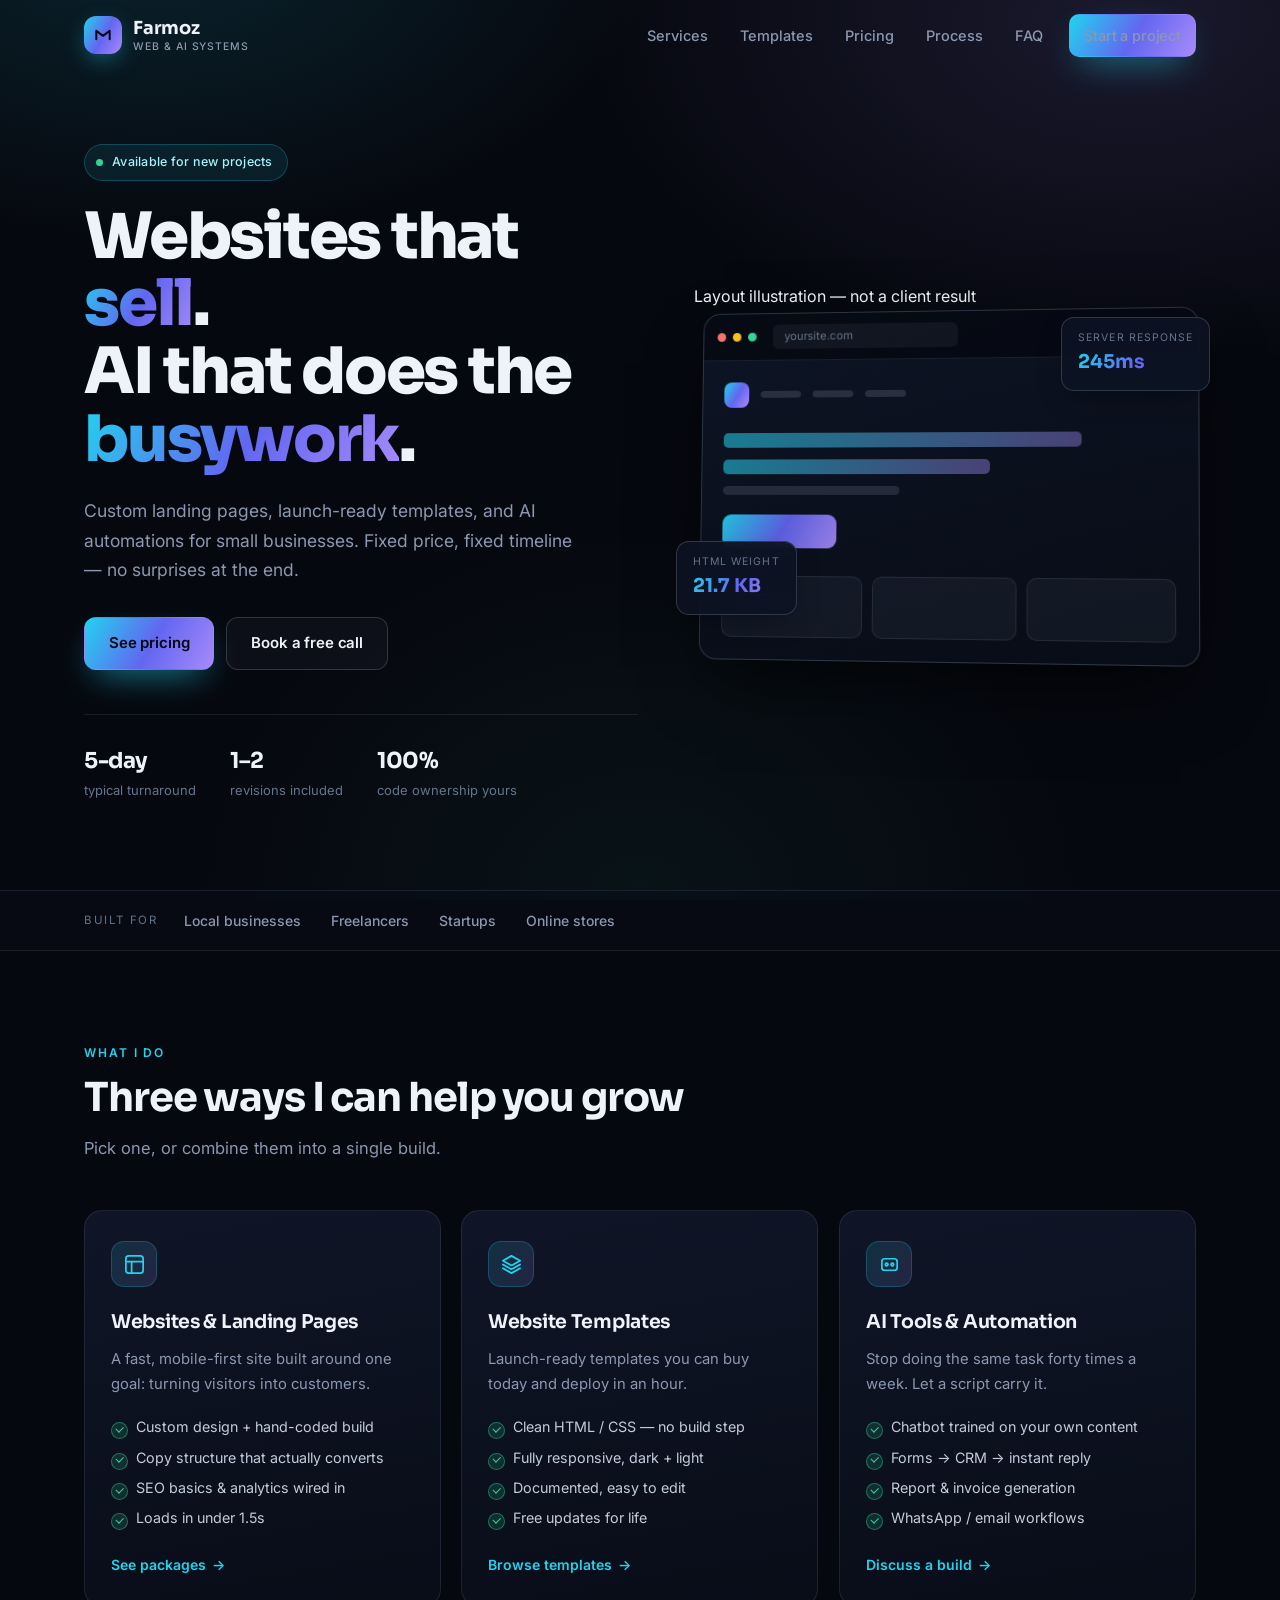
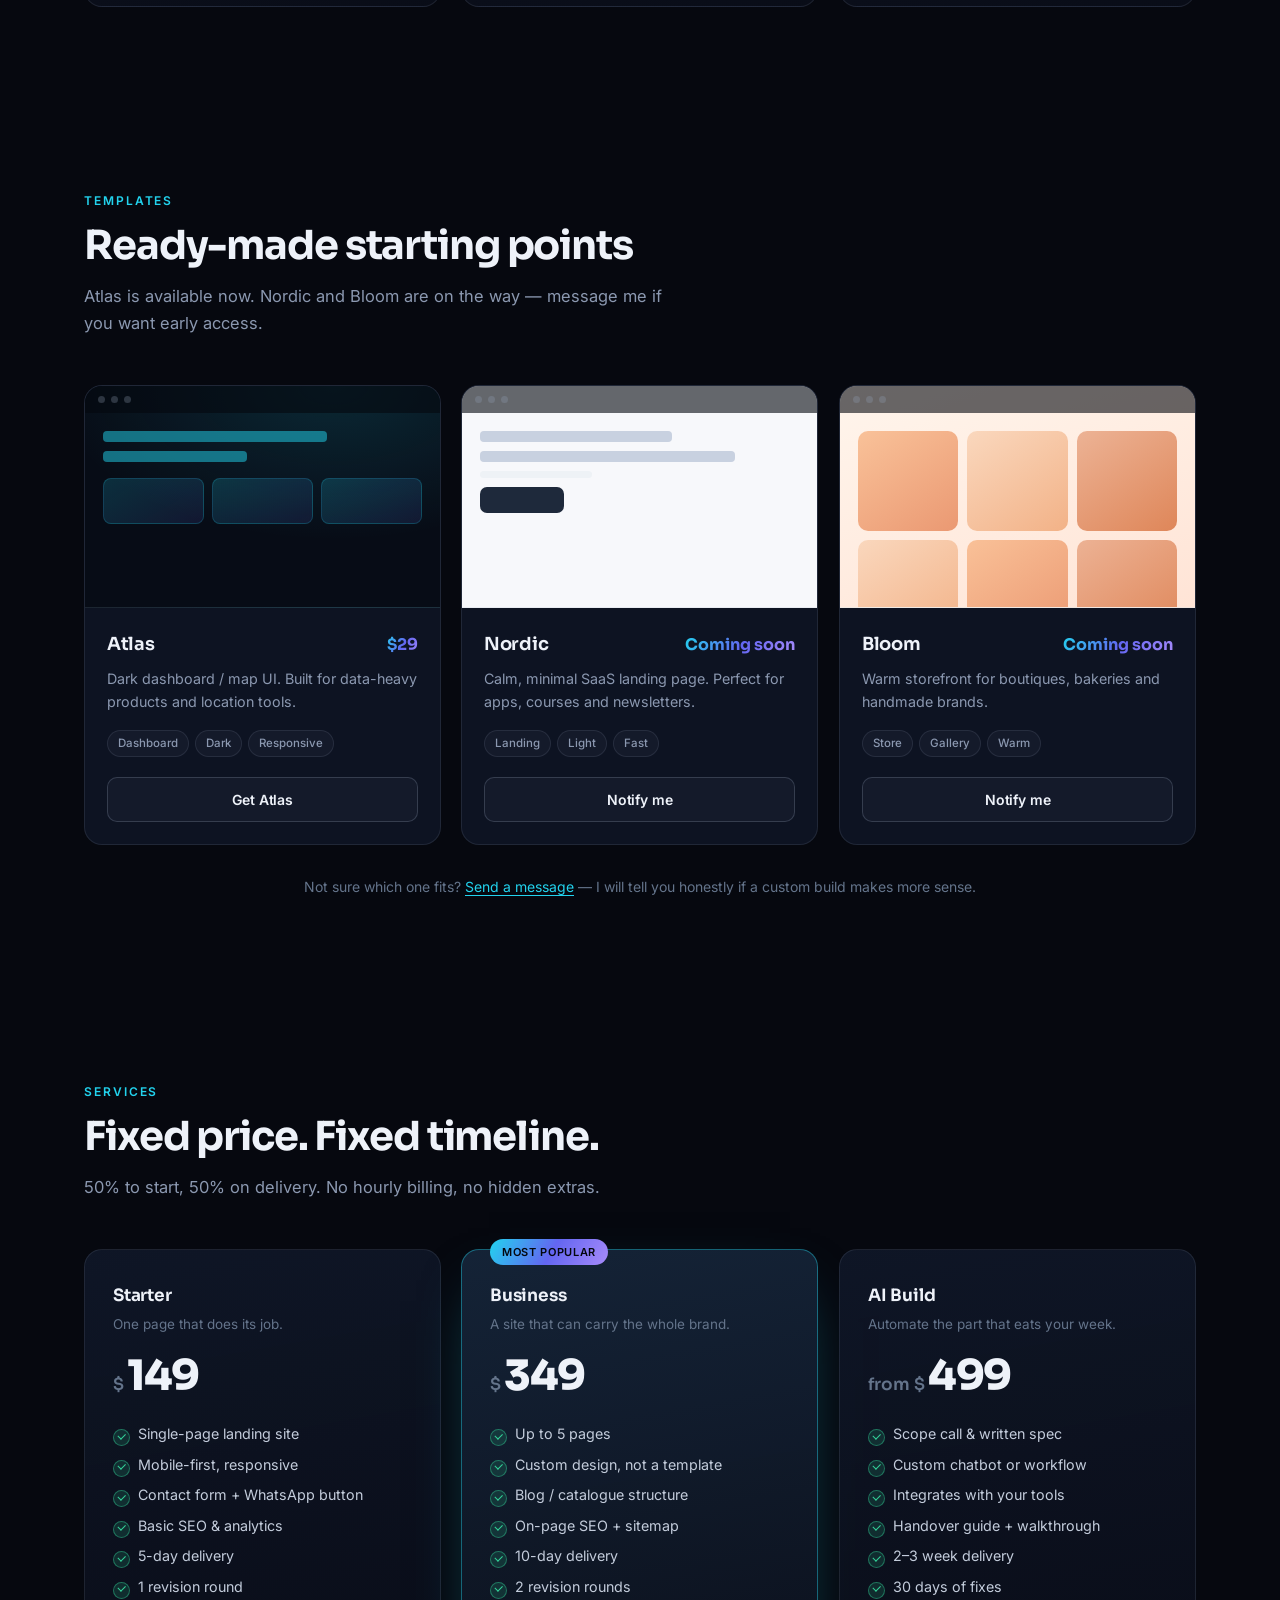
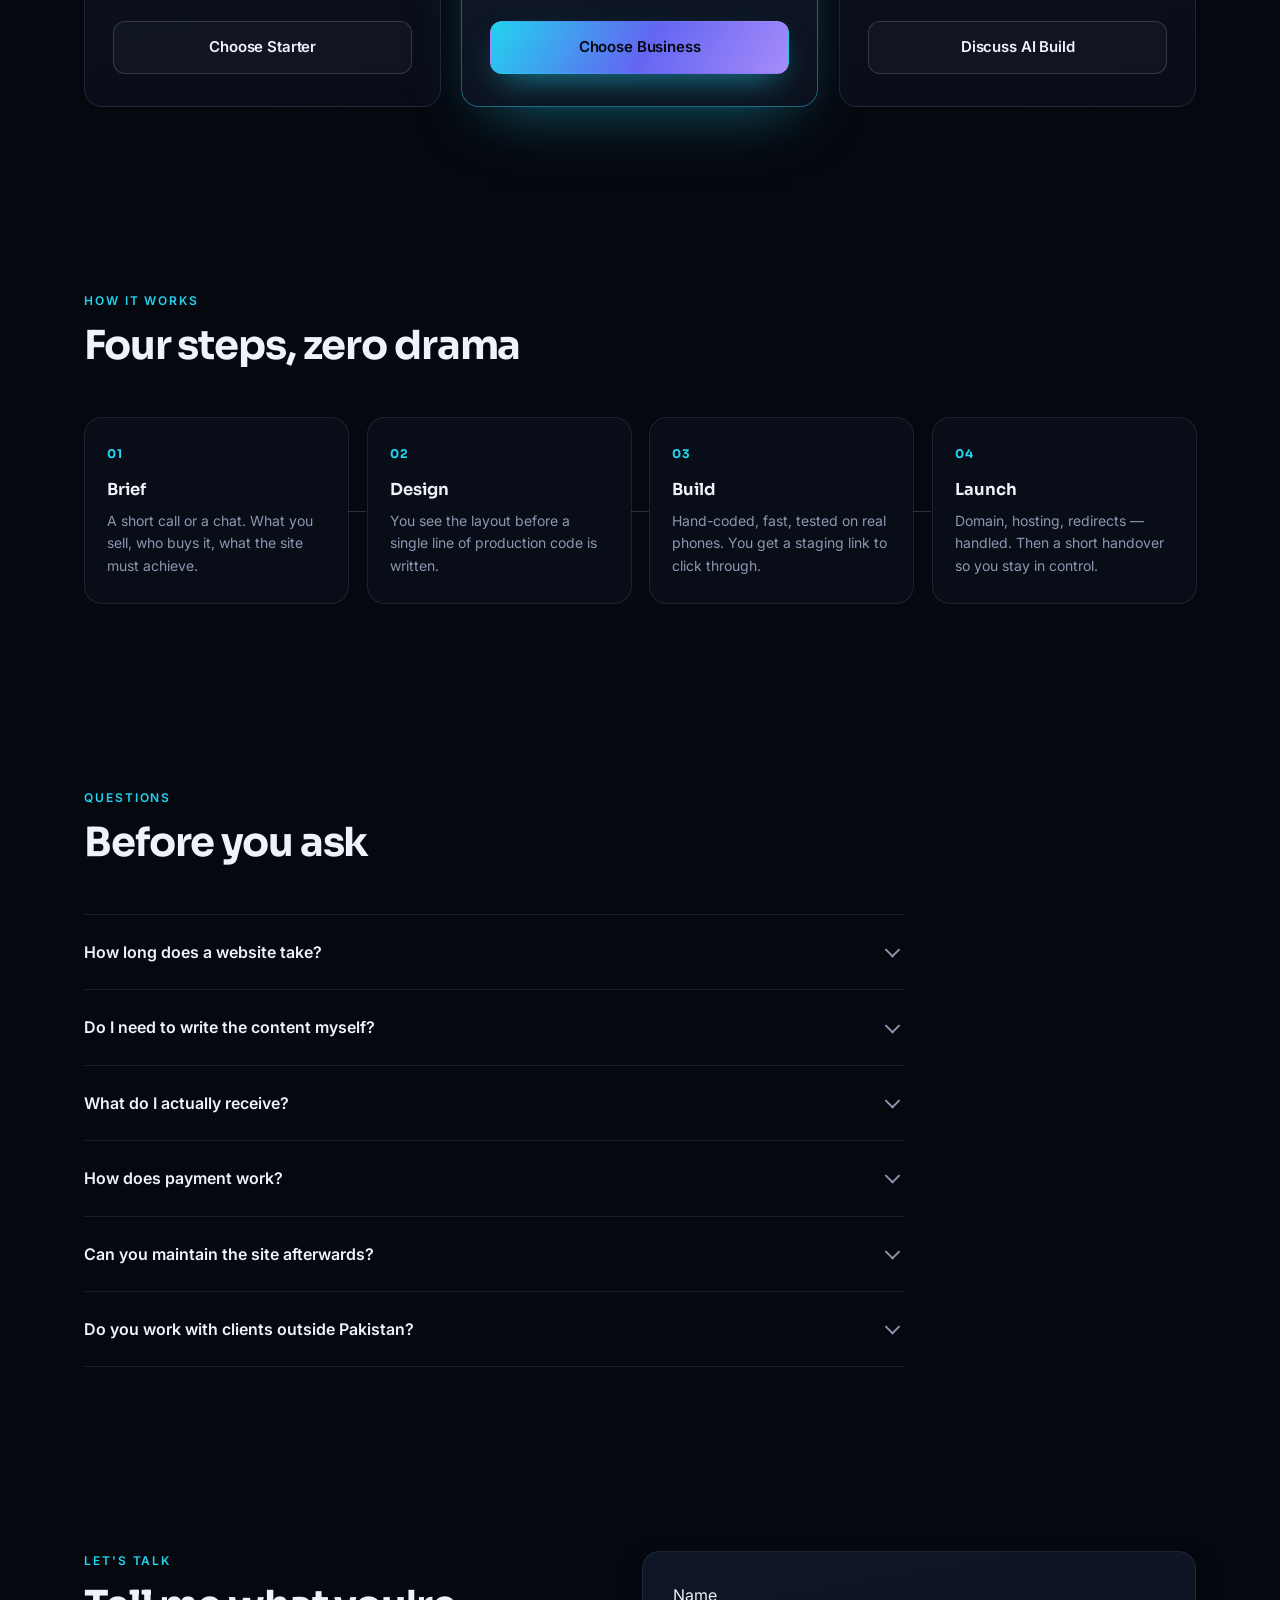
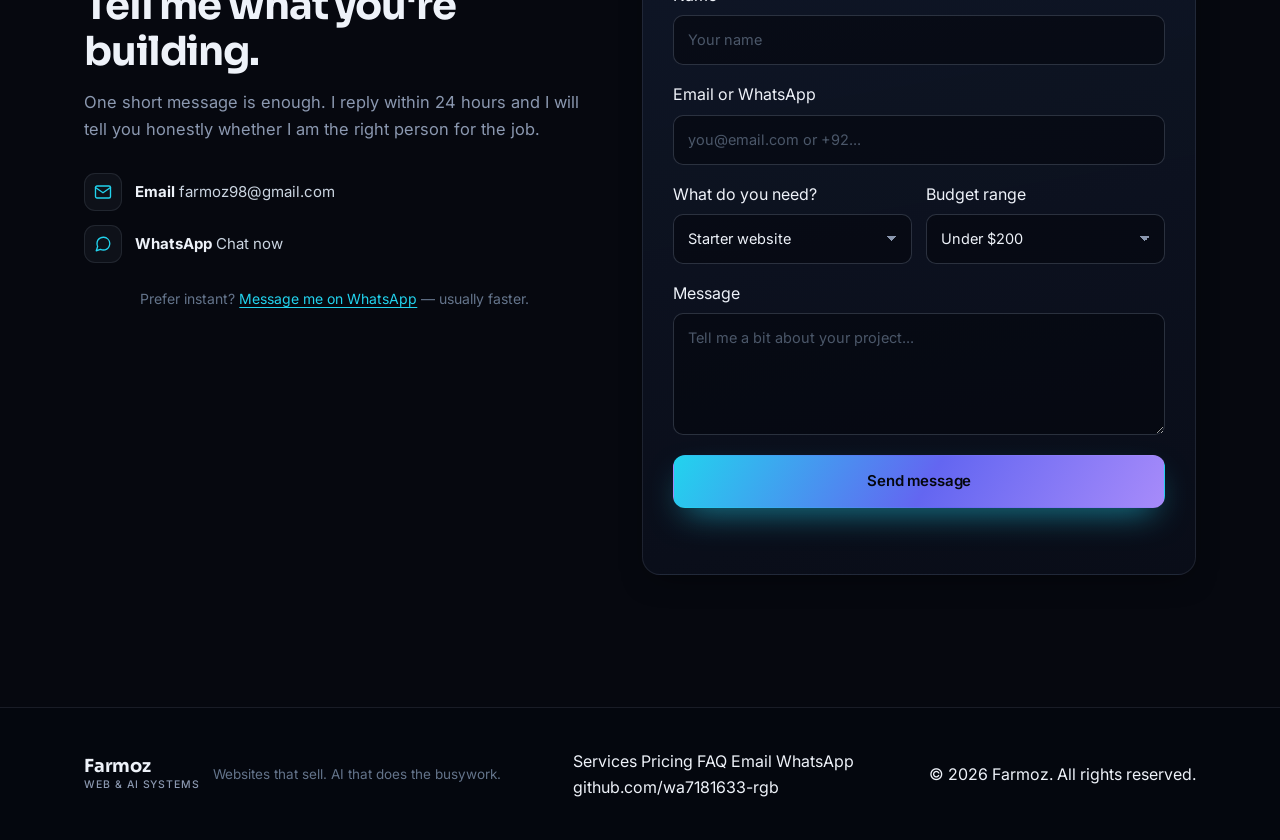
==== commit 5829d99c: "Update metrics in index.html for server response and HTML weight" ====
--- a/index.html
+++ b/index.html
@@ -104,6 +104,7 @@
     </div>
 
     <div class="hero-visual reveal" aria-hidden="true">
+      <p class="mock-caption">Layout illustration — not a client result</p>
       <div class="mock mock-hero">
         <div class="mock-bar"><i></i><i></i><i></i><span class="mock-url">yoursite.com</span></div>
         <div class="mock-body">
@@ -120,12 +121,12 @@
         </div>
       </div>
       <div class="float-card float-a">
-        <span class="fc-label">Conversion</span>
-        <strong>+38%</strong>
+        <span class="fc-label">Server response</span>
+        <strong>245ms</strong>
       </div>
       <div class="float-card float-b">
-        <span class="fc-label">Load time</span>
-        <strong>0.9s</strong>
+        <span class="fc-label">HTML weight</span>
+        <strong>21.7 KB</strong>
       </div>
     </div>
   </section>
